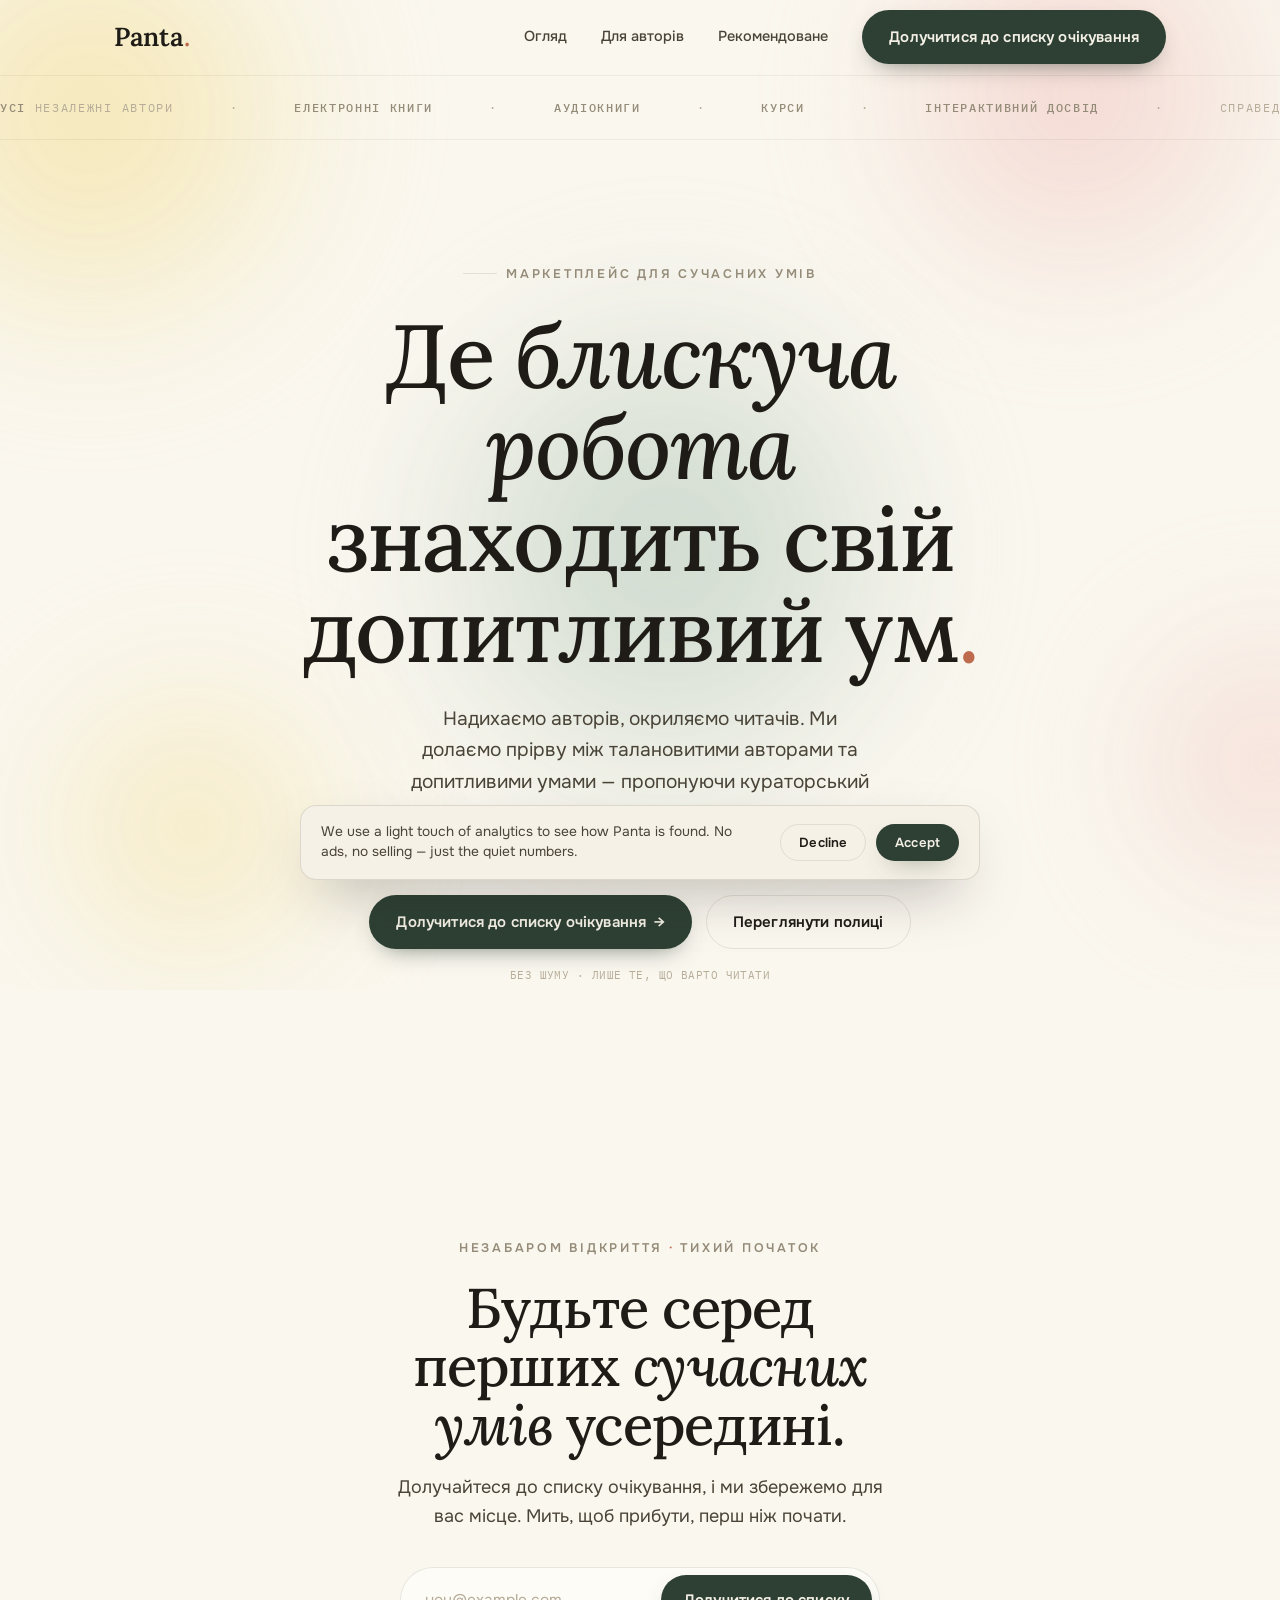
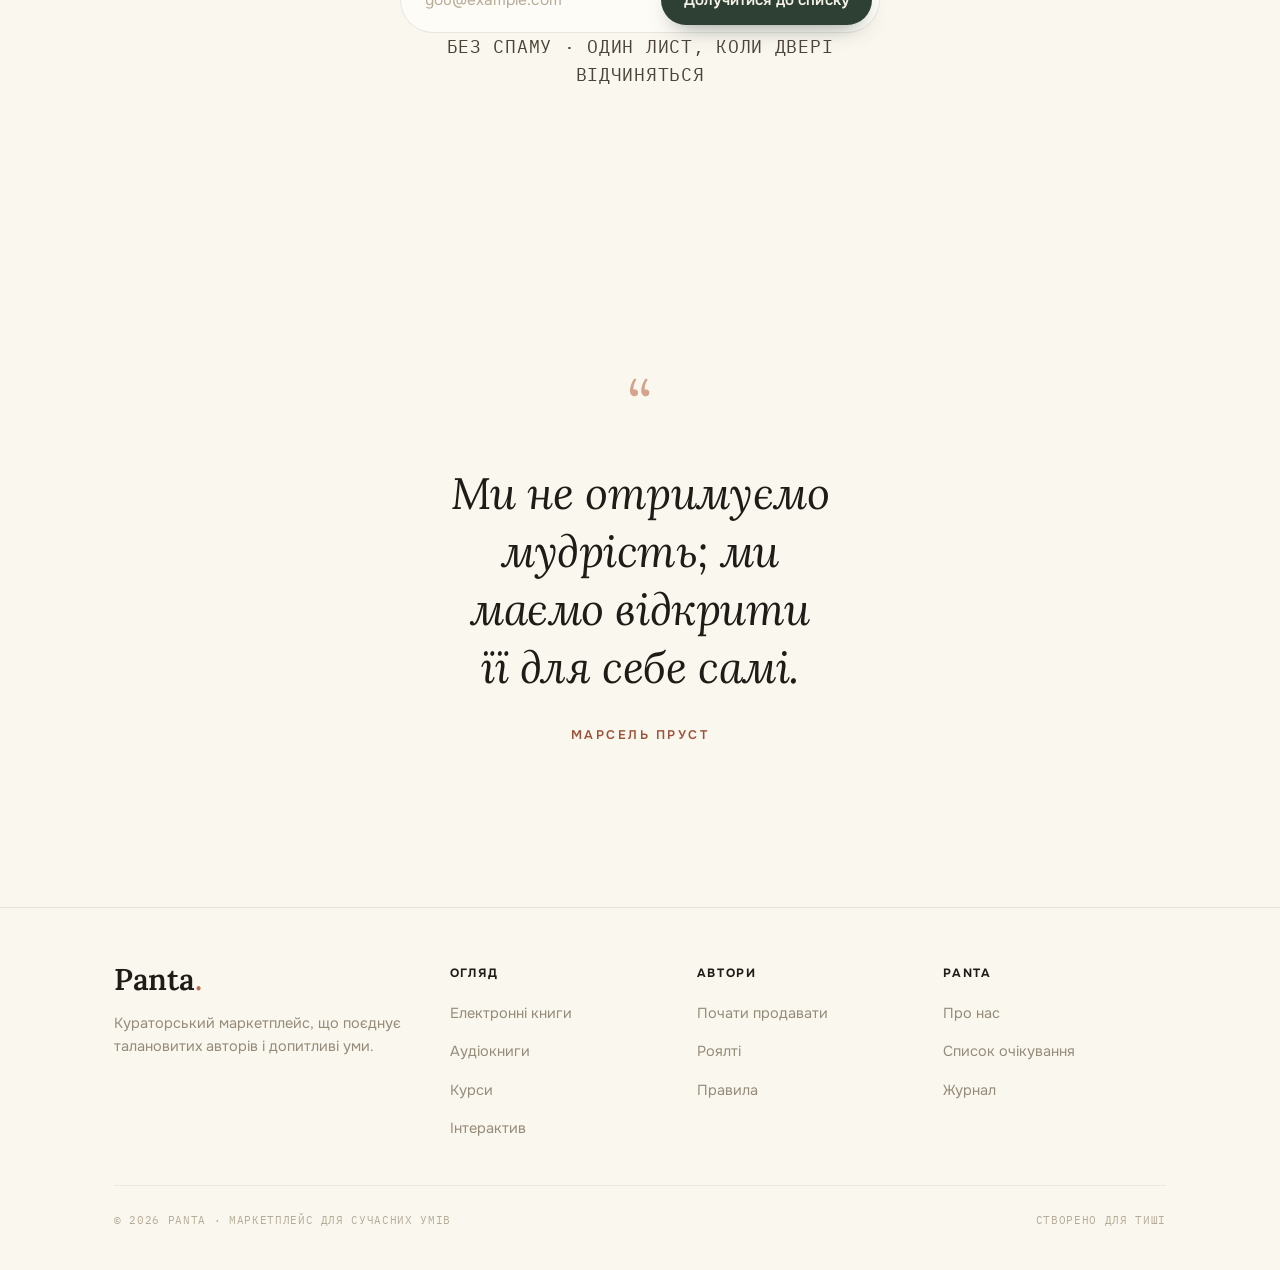
==== index.html @ 7f5751b2 "init" ====
<!doctype html>
<html lang="uk">
    <head>
        <meta charset="utf-8" />
        <meta name="viewport" content="width=device-width, initial-scale=1" />

        <!-- Google tag (gtag.js) — GA4 -->
        <script
            async
            src="https://www.googletagmanager.com/gtag/js?id=G-8SDCCMNHDT"
        ></script>
        <script>
            window.dataLayer = window.dataLayer || [];
            function gtag() {
                dataLayer.push(arguments);
            }
            // Consent Mode v2 — deny storage until the visitor chooses
            gtag("consent", "default", {
                ad_storage: "denied",
                ad_user_data: "denied",
                ad_personalization: "denied",
                analytics_storage: "denied",
            });
            // Honor a stored choice immediately, before the banner loads
            try {
                if (localStorage.getItem("panta-consent") === "granted") {
                    gtag("consent", "update", {
                        ad_storage: "granted",
                        ad_user_data: "granted",
                        ad_personalization: "granted",
                        analytics_storage: "granted",
                    });
                }
            } catch (e) {}
            gtag("js", new Date());
            gtag("config", "G-8SDCCMNHDT");
        </script>

        <title>Panta — Маркетплейс для сучасних умів</title>
        <meta
            name="description"
            content="Panta — це кураторський маркетплейс, що поєднує талановитих авторів і допитливі уми — електронні книги, аудіокниги, курси та інтерактивний досвід."
        />
        <link rel="preconnect" href="https://fonts.googleapis.com" />
        <link rel="preconnect" href="https://fonts.gstatic.com" crossorigin />
        <link
            href="https://fonts.googleapis.com/css2?family=Lora:ital,wght@0,400..600;1,400..600&family=Onest:wght@400;500;600;700&family=IBM+Plex+Mono:wght@400;500&display=swap"
            rel="stylesheet"
        />
        <link rel="stylesheet" href="styles.css" />
        <link rel="icon" href="favicon.ico" sizes="any" />
        <link rel="icon" type="image/png" sizes="32x32" href="favicon-32.png" />
        <link
            rel="apple-touch-icon"
            sizes="180x180"
            href="apple-touch-icon.png"
        />
        <link rel="manifest" href="site.webmanifest" />
    </head>
    <body data-direction="editorial" data-motion="on">
        <!-- atmosphere -->
        <div class="atmosphere" aria-hidden="true">
            <div class="bloom bloom--gold"></div>
            <div class="bloom bloom--rose"></div>
            <div class="bloom bloom--sage"></div>
            <div class="bloom bloom--gold-2"></div>
            <div class="bloom bloom--rose-2"></div>
        </div>

        <!-- ======================= NAV ======================= -->
        <header class="nav" id="nav">
            <div class="wrap nav__inner">
                <a class="wordmark" href="#top"
                    >Panta<span class="dot">.</span></a
                >
                <nav class="nav__links">
                    <a class="nav-link" href="in-progress.html">Огляд</a>
                    <a class="nav-link" href="in-progress.html">Для авторів</a>
                    <a class="nav-link" href="in-progress.html"
                        >Рекомендоване</a
                    >
                    <a class="btn btn--primary" href="#waitlist"
                        >Долучитися до списку очікування</a
                    >
                </nav>
            </div>
        </header>
        <!-- ======================= STRIP ======================= -->
        <div class="strip" aria-hidden="true">
            <div class="strip__row" id="strip">
                <span><b>Усі</b> незалежні автори</span>
                <span>·</span>
                <span><b>електронні книги</b></span>
                <span>·</span>
                <span><b>аудіокниги</b></span>
                <span>·</span>
                <span><b>курси</b></span>
                <span>·</span>
                <span><b>інтерактивний досвід</b></span>
                <span>·</span>
                <span>справедливі роялті для авторів</span>
                <span>·</span>
            </div>
        </div>

        <main id="top">
            <!-- ======================= HERO ======================= -->
            <section class="hero">
                <div class="wrap hero__grid">
                    <div class="hero__copy">
                        <div class="hero__eyebrow eyebrow reveal">
                            <span class="rule"></span>
                            Маркетплейс для сучасних умів
                        </div>
                        <h1 class="reveal" data-d="1">
                            Де <em>блискуча робота</em> знаходить свій<br />допитливий
                            ум<span class="dot">.</span>
                        </h1>
                        <p class="hero__lede reveal" data-d="2">
                            Надихаємо авторів, окриляємо читачів. Ми долаємо
                            прірву між талановитими авторами та допитливими
                            умами — пропонуючи кураторський простір для обміну
                            <em
                                >електронними книгами, аудіокнигами, курсами та
                                інтерактивним досвідом</em
                            >.
                        </p>
                        <div class="hero__cta reveal" data-d="3">
                            <a class="btn btn--primary" href="#waitlist"
                                >Долучитися до списку очікування
                                <span class="arrow">→</span></a
                            >
                            <a class="btn btn--ghost" href="in-progress.html"
                                >Переглянути полиці</a
                            >
                        </div>
                        <p class="hero__note reveal" data-d="4">
                            Без шуму · лише те, що варто читати
                        </p>
                    </div>

                    <div
                        class="hero__visual reveal"
                        data-d="2"
                        aria-hidden="true"
                    >
                        <div class="cover c1">
                            <span class="cover__tag">електронна книга</span>
                        </div>
                        <div class="cover c2">
                            <span class="cover__tag">аудіокнига</span>
                        </div>
                        <div class="cover c3">
                            <span class="cover__tag">курс</span>
                        </div>
                    </div>
                </div>
            </section>

            <!-- ======================= CATEGORIES ======================= -->
            <!-- --
            <section class="sec" id="categories">
                <div class="wrap">
                    <div class="sec__head reveal">
                        <span class="eyebrow"
                            >The shelves<span class="dot"> ·</span> what you can
                            trade</span
                        >
                        <h2 class="sec__title">
                            Four ways to <em>think, learn,</em> and listen.
                        </h2>
                        <p class="sec__sub">
                            Every format a modern mind reaches for — curated,
                            never crowded.
                        </p>
                    </div>
                    <div class="cats">
                        <a
                            class="cat reveal"
                            data-d="1"
                            href="in-progress.html"
                        >
                            <span class="cat__num">01</span>
                            <div class="cat__thumb"></div>
                            <h3 class="cat__name">E-books</h3>
                            <p class="cat__desc">
                                Long-form ideas and fiction from independent
                                authors, DRM-free.
                            </p>
                            <span class="cat__go"
                                >Explore <span class="arrow">→</span></span
                            >
                        </a>
                        <a
                            class="cat reveal"
                            data-d="2"
                            href="in-progress.html"
                        >
                            <span class="cat__num">02</span>
                            <div class="cat__thumb"></div>
                            <h3 class="cat__name">Audiobooks</h3>
                            <p class="cat__desc">
                                Voices worth your commute, narrated and produced
                                with care.
                            </p>
                            <span class="cat__go"
                                >Explore <span class="arrow">→</span></span
                            >
                        </a>
                        <a
                            class="cat reveal"
                            data-d="3"
                            href="in-progress.html"
                        >
                            <span class="cat__num">03</span>
                            <div class="cat__thumb"></div>
                            <h3 class="cat__name">Courses</h3>
                            <p class="cat__desc">
                                Self-paced craft and knowledge, taught by people
                                who make things.
                            </p>
                            <span class="cat__go"
                                >Explore <span class="arrow">→</span></span
                            >
                        </a>
                        <a
                            class="cat reveal"
                            data-d="4"
                            href="in-progress.html"
                        >
                            <span class="cat__num">04</span>
                            <div class="cat__thumb"></div>
                            <h3 class="cat__name">Interactive</h3>
                            <p class="cat__desc">
                                Living documents, playable essays, and
                                experiences that respond.
                            </p>
                            <span class="cat__go"
                                >Explore <span class="arrow">→</span></span
                            >
                        </a>
                    </div>
                </div>
            </section>
            -->

            <!-- ======================= FEATURED SHELF ======================= -->
            <!-- --
            <section class="sec" id="shelf" style="padding-top: 0">
                <div class="wrap">
                    <div class="sec__head reveal">
                        <span class="eyebrow"
                            >On the shelves now<span class="dot"> ·</span>
                            curated weekly</span
                        >
                        <h2 class="sec__title">
                            Hand-picked, not <em>algorithm-fed.</em>
                        </h2>
                    </div>
                    <div class="shelf">
                        <div class="shelf__item reveal" data-d="1">
                            <div class="shelf__cover">
                                <span class="shelf__ph">cover art</span>
                            </div>
                            <div class="shelf__meta">
                                <span class="k">E-book</span>
                                <p class="t">Essays on the quiet life</p>
                            </div>
                        </div>
                        <div class="shelf__item reveal" data-d="2">
                            <div class="shelf__cover">
                                <span class="shelf__ph">cover art</span>
                            </div>
                            <div class="shelf__meta">
                                <span class="k">Audiobook</span>
                                <p class="t">Notes from a slower year</p>
                            </div>
                        </div>
                        <div class="shelf__item reveal" data-d="3">
                            <div class="shelf__cover">
                                <span class="shelf__ph">cover art</span>
                            </div>
                            <div class="shelf__meta">
                                <span class="k">Course</span>
                                <p class="t">The craft of attention</p>
                            </div>
                        </div>
                        <div class="shelf__item reveal" data-d="4">
                            <div class="shelf__cover">
                                <span class="shelf__ph">cover art</span>
                            </div>
                            <div class="shelf__meta">
                                <span class="k">Interactive</span>
                                <p class="t">A field guide to ideas</p>
                            </div>
                        </div>
                    </div>
                </div>
            </section>
            -->

            <!-- ======================= READERS / CREATORS ======================= -->
            <!-- --
            <section class="sec" id="creators" style="padding-top: 0">
                <div class="wrap">
                    <div class="duo">
                        <div class="panel panel--readers reveal" data-d="1">
                            <span class="panel__eyebrow">For readers</span>
                            <h3 class="panel__title">
                                Find your <em>next</em> idea.
                            </h3>
                            <p class="panel__lead">
                                A calm, curated catalogue with no dark patterns
                                and no infinite scroll — just work chosen
                                because it's good.
                            </p>
                            <ul class="panel__list">
                                <li>One library across every format you buy</li>
                                <li>Read, listen, and learn on any device</li>
                                <li>
                                    Support the people who made it, directly
                                </li>
                            </ul>
                            <a class="btn btn--ghost" href="in-progress.html"
                                >Start exploring</a
                            >
                        </div>
                        <div class="panel panel--creators reveal" data-d="2">
                            <span class="panel__eyebrow">For creators</span>
                            <h3 class="panel__title">
                                Publish on your <em>own</em> terms.
                            </h3>
                            <p class="panel__lead">
                                Bring your e-book, audiobook, course, or
                                interactive work to a marketplace built to put
                                your craft — and your earnings — first.
                            </p>
                            <ul class="panel__list">
                                <li>Keep up to 90% of every sale</li>
                                <li>
                                    Set your price, your bundles, your rules
                                </li>
                                <li>Reach readers who came to pay attention</li>
                            </ul>
                            <a class="btn btn--ghost" href="in-progress.html"
                                >Sell your work</a
                            >
                        </div>
                    </div>
                </div>
            </section>
            -->

            <!-- ======================= WAITLIST ======================= -->
            <section class="waitlist" id="waitlist">
                <div class="wrap waitlist__card reveal">
                    <span class="eyebrow"
                        >Незабаром відкриття<span class="dot"> ·</span> тихий
                        початок</span
                    >
                    <h2>
                        Будьте серед перших <em>сучасних умів</em> усередині.
                    </h2>
                    <p>
                        Долучайтеся до списку очікування, і ми збережемо для вас
                        місце. Мить, щоб прибути, перш ніж почати.
                    </p>
                    <form class="form" id="waitlistForm" novalidate>
                        <input
                            type="hidden"
                            name="access_key"
                            value="75010886-2d32-4f87-a606-ab42708fe256"
                        />
                        <input
                            type="hidden"
                            name="subject"
                            value="New Panta waitlist signup"
                        />
                        <input
                            type="hidden"
                            name="from_name"
                            value="Panta Waitlist"
                        />
                        <input
                            type="checkbox"
                            name="botcheck"
                            style="display: none"
                            tabindex="-1"
                            autocomplete="off"
                            aria-hidden="true"
                        />
                        <input
                            type="email"
                            id="email"
                            name="email"
                            placeholder="you@example.com"
                            autocomplete="email"
                            aria-label="Електронна адреса"
                            required
                        />
                        <button class="btn btn--primary" type="submit">
                            Долучитися до списку
                        </button>
                    </form>
                    <p class="form__note" id="formNote">
                        Без спаму · один лист, коли двері відчиняться
                    </p>
                </div>
            </section>

            <!-- ======================= QUOTE MOMENT ======================= -->
            <section class="quote">
                <div class="wrap reveal">
                    <span class="quote__mark">&ldquo;</span>
                    <p class="quote__text">
                        Ми не отримуємо мудрість; ми маємо відкрити її для себе
                        самі.
                    </p>
                    <p class="quote__by">Марсель Пруст</p>
                </div>
            </section>
        </main>

        <!-- ======================= FOOTER ======================= -->
        <footer class="footer">
            <div class="wrap">
                <div class="footer__grid">
                    <div class="footer__brand">
                        <a class="wordmark" href="#top"
                            >Panta<span class="dot">.</span></a
                        >
                        <p class="footer__tag">
                            Кураторський маркетплейс, що поєднує талановитих
                            авторів і допитливі уми.
                        </p>
                    </div>
                    <div class="footer__col">
                        <h4>Огляд</h4>
                        <ul>
                            <li>
                                <a href="in-progress.html">Електронні книги</a>
                            </li>
                            <li><a href="in-progress.html">Аудіокниги</a></li>
                            <li><a href="in-progress.html">Курси</a></li>
                            <li><a href="in-progress.html">Інтерактив</a></li>
                        </ul>
                    </div>
                    <div class="footer__col">
                        <h4>Автори</h4>
                        <ul>
                            <li>
                                <a href="in-progress.html">Почати продавати</a>
                            </li>
                            <li><a href="in-progress.html">Роялті</a></li>
                            <li><a href="in-progress.html">Правила</a></li>
                        </ul>
                    </div>
                    <div class="footer__col">
                        <h4>Panta</h4>
                        <ul>
                            <li><a href="in-progress.html">Про нас</a></li>
                            <li><a href="#waitlist">Список очікування</a></li>
                            <li><a href="in-progress.html">Журнал</a></li>
                        </ul>
                    </div>
                </div>
                <div class="footer__base">
                    <span class="mono"
                        >© 2026 Panta · Маркетплейс для сучасних умів</span
                    >
                    <span class="mono">створено для тиші</span>
                </div>
            </div>
        </footer>

        <!-- behaviour -->
        <script src="app.js"></script>
    </body>
</html>
---- styles.css ----
/* ============================================================
   Panta — Marketplace for modern minds
   Palette + type derived from the Panta brand:
   warm ivory canvas, butter-gold / dusty-rose / sage blooms,
   terracotta accent, deep forest green. Lora + Onest.
   ============================================================ */

:root {
  /* base canvas + ink */
  --bg:        #faf7ef;
  --bg-warm:   #f6f1e6;
  --ink:       #1f1c17;
  --ink-soft:  #4a4438;
  --muted:     #948b78;
  --faint:     #b6ac98;
  --line:      rgba(43, 38, 28, 0.10);
  --line-soft: rgba(43, 38, 28, 0.06);
  --card:      #fefcf7;

  /* accents */
  --accent:    #bd6a4d;   /* terracotta — the brand dot */
  --accent-ink:#9c5239;
  --forest:    #2e4034;   /* deep green button */
  --forest-hi: #3a5142;

  /* bloom hues */
  --bloom-gold: 47 78% 80%;
  --bloom-rose: 8 62% 86%;
  --bloom-sage: 138 16% 76%;

  /* atmosphere intensity (0–1.4), driven by Tweaks */
  --atmos: 1;

  /* fonts */
  --serif: 'Lora', Georgia, 'Times New Roman', serif;
  --sans:  'Onest', system-ui, -apple-system, sans-serif;
  --mono:  'IBM Plex Mono', ui-monospace, 'SF Mono', Menlo, monospace;

  /* rhythm */
  --maxw: 1180px;
  --gutter: clamp(20px, 5vw, 64px);
  --radius: 14px;
}

* { box-sizing: border-box; }

html { -webkit-text-size-adjust: 100%; scroll-behavior: smooth; }

body {
  margin: 0;
  background: var(--bg);
  color: var(--ink);
  font-family: var(--sans);
  font-size: 17px;
  line-height: 1.6;
  -webkit-font-smoothing: antialiased;
  text-rendering: optimizeLegibility;
  overflow-x: hidden;
}

@media (prefers-reduced-motion: reduce) {
  html { scroll-behavior: auto; }
}

/* ---- atmosphere: soft drifting gradient blooms ---- */
.atmosphere {
  position: fixed;
  inset: -10vh -10vw;
  z-index: -1;
  pointer-events: none;
  overflow: hidden;
}
.bloom {
  position: absolute;
  border-radius: 50%;
  filter: blur(60px);
  opacity: calc(0.9 * var(--atmos));
  will-change: transform;
}
.bloom--gold {
  width: 46vw; height: 46vw;
  top: -10vh; left: -6vw;
  background: radial-gradient(circle, hsl(var(--bloom-gold) / 0.95), hsl(var(--bloom-gold) / 0) 68%);
  animation: drift-a 34s ease-in-out infinite alternate;
}
.bloom--rose {
  width: 40vw; height: 40vw;
  top: -8vh; right: 6vw;
  background: radial-gradient(circle, hsl(var(--bloom-rose) / 0.9), hsl(var(--bloom-rose) / 0) 66%);
  animation: drift-b 42s ease-in-out infinite alternate;
}
.bloom--sage {
  width: 52vw; height: 52vw;
  top: 34vh; left: 36vw;
  background: radial-gradient(circle, hsl(var(--bloom-sage) / 0.85), hsl(var(--bloom-sage) / 0) 64%);
  animation: drift-c 50s ease-in-out infinite alternate;
}
.bloom--gold-2 {
  width: 34vw; height: 34vw;
  bottom: -6vh; left: 8vw;
  background: radial-gradient(circle, hsl(var(--bloom-gold) / 0.7), hsl(var(--bloom-gold) / 0) 66%);
  animation: drift-b 46s ease-in-out infinite alternate;
}
.bloom--rose-2 {
  width: 30vw; height: 30vw;
  bottom: 4vh; right: -4vw;
  background: radial-gradient(circle, hsl(var(--bloom-rose) / 0.7), hsl(var(--bloom-rose) / 0) 66%);
  animation: drift-a 38s ease-in-out infinite alternate;
}

@keyframes drift-a {
  from { transform: translate3d(0,0,0) scale(1); }
  to   { transform: translate3d(4vw, 5vh, 0) scale(1.12); }
}
@keyframes drift-b {
  from { transform: translate3d(0,0,0) scale(1.05); }
  to   { transform: translate3d(-5vw, 4vh, 0) scale(1); }
}
@keyframes drift-c {
  from { transform: translate3d(0,0,0) scale(1); }
  to   { transform: translate3d(3vw, -6vh, 0) scale(1.1); }
}
@media (prefers-reduced-motion: reduce) {
  .bloom { animation: none !important; }
}
body[data-motion="off"] .bloom { animation: none !important; }

/* ---- layout ---- */
.wrap {
  width: 100%;
  max-width: var(--maxw);
  margin-inline: auto;
  padding-inline: var(--gutter);
}
section { position: relative; }

/* ---- typography helpers ---- */
.eyebrow {
  font-family: var(--sans);
  font-size: 12.5px;
  font-weight: 600;
  letter-spacing: 0.22em;
  text-transform: uppercase;
  color: var(--muted);
}
.eyebrow .dot { color: var(--accent); }
.mono {
  font-family: var(--mono);
  font-size: 11px;
  letter-spacing: 0.06em;
  text-transform: uppercase;
  color: var(--faint);
}
.serif-italic { font-family: var(--serif); font-style: italic; }
.accent { color: var(--accent); }

h1, h2, h3 { margin: 0; font-weight: 500; line-height: 1.08; letter-spacing: -0.01em; }

/* ---- buttons ---- */
.btn {
  display: inline-flex;
  align-items: center;
  gap: 0.5em;
  font-family: var(--sans);
  font-size: 15px;
  font-weight: 600;
  letter-spacing: 0.01em;
  white-space: nowrap;
  padding: 14px 26px;
  border-radius: 999px;
  border: 1px solid transparent;
  cursor: pointer;
  text-decoration: none;
  transition: transform .25s cubic-bezier(.2,.7,.2,1), background-color .25s, box-shadow .25s, color .25s;
}
.btn:active { transform: translateY(1px) scale(.99); }
.btn--primary {
  background: var(--forest);
  color: #f4f0e6;
  box-shadow: 0 10px 26px -14px rgba(46,64,52,0.8);
}
.btn--primary:hover { background: var(--forest-hi); transform: translateY(-2px); box-shadow: 0 18px 34px -16px rgba(46,64,52,0.75); }
.btn--ghost {
  background: transparent;
  color: var(--ink);
  border-color: var(--line);
}
.btn--ghost:hover { border-color: var(--accent); color: var(--accent-ink); transform: translateY(-2px); }
.btn .arrow { transition: transform .25s; }
.btn:hover .arrow { transform: translateX(3px); }

/* ============================================================
   NAV
   ============================================================ */
.nav {
  position: sticky;
  top: 0;
  z-index: 40;
  transition: background-color .3s, border-color .3s, backdrop-filter .3s;
  border-bottom: 1px solid transparent;
}
.nav.scrolled {
  background: rgba(250, 247, 239, 0.72);
  backdrop-filter: saturate(140%) blur(14px);
  -webkit-backdrop-filter: saturate(140%) blur(14px);
  border-bottom-color: var(--line-soft);
}
.nav__inner {
  display: flex;
  align-items: center;
  justify-content: space-between;
  height: 74px;
}
.wordmark {
  font-family: var(--serif);
  font-weight: 600;
  font-size: 26px;
  letter-spacing: -0.01em;
  color: var(--ink);
  text-decoration: none;
  line-height: 1;
}
.wordmark .dot { color: var(--accent); }
.nav__links {
  display: flex;
  align-items: center;
  gap: 34px;
}
.nav__links a:not(.btn) {
  font-size: 14.5px;
  font-weight: 500;
  color: var(--ink-soft);
  text-decoration: none;
  position: relative;
  transition: color .2s;
}
.nav__links a:not(.btn)::after {
  content: "";
  position: absolute;
  left: 0; bottom: -5px;
  width: 0; height: 1.5px;
  background: var(--accent);
  transition: width .25s ease;
}
.nav__links a:not(.btn):hover { color: var(--ink); }
.nav__links a:not(.btn):hover::after { width: 100%; }
.nav__menu-btn { display: none; }

@media (max-width: 760px) {
  .nav__links .nav-link { display: none; }
}

/* ============================================================
   HERO
   ============================================================ */
.hero {
  padding-top: clamp(56px, 9vw, 120px);
  padding-bottom: clamp(56px, 9vw, 110px);
}
.hero__grid {
  display: grid;
  grid-template-columns: 1.15fr 0.85fr;
  gap: clamp(36px, 6vw, 80px);
  align-items: center;
}
.hero__eyebrow { margin-bottom: 26px; display: inline-flex; gap: 0.7em; align-items: center; }
.hero__eyebrow .rule { width: 34px; height: 1px; background: var(--line); display: inline-block; }
.hero h1 {
  font-family: var(--serif);
  font-size: clamp(42px, 6.4vw, 84px);
  font-weight: 500;
  line-height: 1.02;
  letter-spacing: -0.02em;
  margin-bottom: 28px;
}
.hero h1 em { font-style: italic; }
.hero h1 .dot { color: var(--accent); }
.hero__lede {
  font-size: clamp(17px, 1.5vw, 20px);
  line-height: 1.62;
  color: var(--ink-soft);
  max-width: 36ch;
  margin-bottom: 36px;
}
.hero__cta { display: flex; flex-wrap: wrap; gap: 14px; align-items: center; }
.hero__note {
  margin-top: 18px;
  font-family: var(--mono);
  font-size: 11px;
  letter-spacing: 0.04em;
  color: var(--faint);
  text-transform: uppercase;
}

/* hero visual — stacked "shelf" of placeholder covers */
.hero__visual {
  position: relative;
  display: grid;
  grid-template-columns: repeat(3, 1fr);
  gap: 16px;
  align-items: end;
}
.cover {
  position: relative;
  border-radius: 8px;
  overflow: hidden;
  background: var(--card);
  border: 1px solid var(--line);
  box-shadow: 0 24px 50px -28px rgba(43,38,28,0.45);
  display: flex;
  align-items: flex-end;
  padding: 12px;
}
.cover::before {
  content: "";
  position: absolute;
  inset: 0;
  background-image: repeating-linear-gradient(
    -45deg,
    rgba(43,38,28,0.05) 0 1px,
    transparent 1px 11px
  );
}
.cover__tag {
  position: relative;
  font-family: var(--mono);
  font-size: 10px;
  letter-spacing: 0.06em;
  text-transform: uppercase;
  color: var(--muted);
  background: rgba(254,252,247,0.85);
  padding: 4px 8px;
  border-radius: 5px;
}
.cover.c1 { aspect-ratio: 3/4.4; transform: translateY(0); }
.cover.c2 { aspect-ratio: 3/4.9; transform: translateY(-20px); background: linear-gradient(160deg, hsl(var(--bloom-rose)/.5), var(--card)); }
.cover.c3 { aspect-ratio: 3/4.2; transform: translateY(14px); background: linear-gradient(160deg, hsl(var(--bloom-sage)/.5), var(--card)); }

/* ============================================================
   MARQUEE STRIP (logos / trust)
   ============================================================ */
.strip {
  border-top: 1px solid var(--line-soft);
  border-bottom: 1px solid var(--line-soft);
  padding: 22px 0;
  overflow: hidden;
}
.strip__row {
  display: flex;
  align-items: center;
  gap: 56px;
  white-space: nowrap;
  width: max-content;
  animation: marquee 36s linear infinite;
}
.strip__row span {
  font-family: var(--mono);
  font-size: 12px;
  letter-spacing: 0.14em;
  text-transform: uppercase;
  color: var(--faint);
}
.strip__row span b { color: var(--muted); font-weight: 500; }
@keyframes marquee { to { transform: translateX(-50%); } }
body[data-motion="off"] .strip__row { animation: none; }
@media (prefers-reduced-motion: reduce) { .strip__row { animation: none; } }

/* ============================================================
   SECTION HEADER
   ============================================================ */
.sec { padding-block: clamp(64px, 9vw, 120px); }
.sec__head { max-width: 56ch; margin-bottom: clamp(36px, 5vw, 60px); }
.sec__head.center { margin-inline: auto; text-align: center; }
.sec__title {
  font-family: var(--serif);
  font-size: clamp(30px, 4vw, 48px);
  font-weight: 500;
  letter-spacing: -0.02em;
  line-height: 1.08;
  margin-top: 16px;
  margin-bottom: 16px;
}
.sec__title em { font-style: italic; }
.sec__sub { font-size: 18px; color: var(--ink-soft); line-height: 1.6; }

/* ============================================================
   CATEGORIES
   ============================================================ */
.cats {
  display: grid;
  grid-template-columns: repeat(4, 1fr);
  gap: 20px;
}
.cat {
  display: flex;
  flex-direction: column;
  background: var(--card);
  border: 1px solid var(--line);
  border-radius: var(--radius);
  padding: 26px 24px 24px;
  text-decoration: none;
  color: inherit;
  min-height: 280px;
  transition: transform .3s cubic-bezier(.2,.7,.2,1), box-shadow .3s, border-color .3s;
}
.cat:hover {
  transform: translateY(-6px);
  box-shadow: 0 26px 50px -30px rgba(43,38,28,0.5);
  border-color: rgba(189,106,77,0.4);
}
.cat__num {
  font-family: var(--mono);
  font-size: 11px;
  letter-spacing: 0.08em;
  color: var(--faint);
}
.cat__thumb {
  margin: 18px 0 22px;
  height: 92px;
  border-radius: 8px;
  position: relative;
  overflow: hidden;
  border: 1px solid var(--line-soft);
}
.cat__thumb::before {
  content: "";
  position: absolute; inset: 0;
  background-image: repeating-linear-gradient(45deg, rgba(43,38,28,0.05) 0 1px, transparent 1px 12px);
}
.cat:nth-child(1) .cat__thumb { background: linear-gradient(150deg, hsl(var(--bloom-gold)/.55), var(--bg-warm)); }
.cat:nth-child(2) .cat__thumb { background: linear-gradient(150deg, hsl(var(--bloom-rose)/.55), var(--bg-warm)); }
.cat:nth-child(3) .cat__thumb { background: linear-gradient(150deg, hsl(var(--bloom-sage)/.55), var(--bg-warm)); }
.cat:nth-child(4) .cat__thumb { background: linear-gradient(150deg, hsl(28 50% 82% / .6), var(--bg-warm)); }
.cat__name {
  font-family: var(--serif);
  font-size: 24px;
  font-weight: 500;
  margin-bottom: 8px;
  margin-top: auto;
}
.cat__desc { font-size: 14.5px; color: var(--muted); line-height: 1.5; }
.cat__go {
  margin-top: 16px;
  font-size: 13px;
  font-weight: 600;
  color: var(--accent-ink);
  display: inline-flex;
  gap: 0.4em;
}
.cat__go .arrow { transition: transform .25s; }
.cat:hover .cat__go .arrow { transform: translateX(4px); }

/* ============================================================
   FEATURED SHELF
   ============================================================ */
.shelf {
  display: grid;
  grid-template-columns: repeat(4, 1fr);
  gap: 22px;
}
.shelf__item { display: flex; flex-direction: column; gap: 14px; }
.shelf__cover {
  aspect-ratio: 3/4;
  border-radius: 8px;
  position: relative;
  overflow: hidden;
  border: 1px solid var(--line);
  background: var(--card);
  box-shadow: 0 18px 40px -28px rgba(43,38,28,0.5);
  transition: transform .3s cubic-bezier(.2,.7,.2,1);
  display: flex; align-items: flex-end; padding: 12px;
}
.shelf__item:hover .shelf__cover { transform: translateY(-6px); }
.shelf__cover::before {
  content: ""; position: absolute; inset: 0;
  background-image: repeating-linear-gradient(-45deg, rgba(43,38,28,0.045) 0 1px, transparent 1px 12px);
}
.shelf__item:nth-child(1) .shelf__cover { background: linear-gradient(165deg, hsl(var(--bloom-gold)/.5), var(--card)); }
.shelf__item:nth-child(2) .shelf__cover { background: linear-gradient(165deg, hsl(var(--bloom-rose)/.5), var(--card)); }
.shelf__item:nth-child(3) .shelf__cover { background: linear-gradient(165deg, hsl(var(--bloom-sage)/.5), var(--card)); }
.shelf__item:nth-child(4) .shelf__cover { background: linear-gradient(165deg, hsl(28 50% 82%/.55), var(--card)); }
.shelf__ph {
  position: relative;
  font-family: var(--mono);
  font-size: 10px;
  letter-spacing: 0.06em;
  text-transform: uppercase;
  color: var(--muted);
  background: rgba(254,252,247,0.82);
  padding: 4px 8px;
  border-radius: 5px;
}
.shelf__meta .k {
  font-family: var(--mono);
  font-size: 10.5px;
  letter-spacing: 0.08em;
  text-transform: uppercase;
  color: var(--accent-ink);
}
.shelf__meta .t {
  font-family: var(--serif);
  font-size: 17px;
  margin-top: 4px;
  line-height: 1.25;
}

/* ============================================================
   QUOTE MOMENT
   ============================================================ */
.quote {
  text-align: center;
  padding-block: clamp(80px, 12vw, 150px);
}
.quote__mark {
  font-family: var(--serif);
  font-size: 64px;
  line-height: 0;
  color: var(--accent);
  opacity: 0.6;
  display: block;
  margin-bottom: 30px;
  height: 30px;
}
.quote__text {
  font-family: var(--serif);
  font-style: italic;
  font-weight: 400;
  font-size: clamp(26px, 3.6vw, 44px);
  line-height: 1.32;
  letter-spacing: -0.01em;
  max-width: 18ch;
  margin: 0 auto 28px;
  color: var(--ink);
  text-wrap: balance;
}
.quote__by {
  font-family: var(--sans);
  font-size: 12.5px;
  font-weight: 600;
  letter-spacing: 0.2em;
  text-transform: uppercase;
  color: var(--accent-ink);
}

/* ============================================================
   TWO-UP: readers / creators
   ============================================================ */
.duo {
  display: grid;
  grid-template-columns: 1fr 1fr;
  gap: 22px;
}
.panel {
  border-radius: var(--radius);
  padding: clamp(30px, 4vw, 48px);
  border: 1px solid var(--line);
  position: relative;
  overflow: hidden;
}
.panel--readers { background: linear-gradient(155deg, hsl(var(--bloom-sage)/.45), var(--card)); }
.panel--creators { background: var(--forest); color: #ece6d8; border-color: transparent; }
.panel--creators .panel__eyebrow { color: hsl(var(--bloom-gold)/.95); }
.panel--creators .panel__lead { color: #ece6d8; }
.panel--creators .panel__list li { color: #d4cdbd; }
.panel--creators .panel__list li::before { background: hsl(var(--bloom-gold)/.9); }
.panel--creators .btn--ghost { color: #ece6d8; border-color: rgba(236,230,216,0.3); }
.panel--creators .btn--ghost:hover { border-color: hsl(var(--bloom-gold)/.9); color: hsl(var(--bloom-gold)/1); }
.panel__eyebrow {
  font-size: 12px; font-weight: 600; letter-spacing: 0.2em; text-transform: uppercase;
  color: var(--accent-ink);
}
.panel__title {
  font-family: var(--serif);
  font-size: clamp(26px, 3vw, 38px);
  font-weight: 500;
  margin: 16px 0 16px;
}
.panel__title em { font-style: italic; }
.panel__lead { font-size: 16px; line-height: 1.6; color: var(--ink-soft); margin-bottom: 26px; max-width: 38ch; }
.panel__list { list-style: none; padding: 0; margin: 0 0 30px; display: grid; gap: 14px; }
.panel__list li {
  position: relative; padding-left: 26px; font-size: 15.5px; color: var(--ink-soft); line-height: 1.45;
}
.panel__list li::before {
  content: ""; position: absolute; left: 0; top: 0.55em;
  width: 7px; height: 7px; border-radius: 50%; background: var(--accent);
}

/* ============================================================
   WAITLIST
   ============================================================ */
.waitlist {
  text-align: center;
  padding-block: clamp(70px, 10vw, 130px);
}
.waitlist__card {
  max-width: 640px;
  margin-inline: auto;
}
.waitlist h2 {
  font-family: var(--serif);
  font-size: clamp(32px, 4.6vw, 56px);
  font-weight: 500;
  letter-spacing: -0.02em;
  margin: 18px 0 18px;
  line-height: 1.05;
}
.waitlist h2 em { font-style: italic; }
.waitlist p { font-size: 18px; color: var(--ink-soft); margin: 0 auto 36px; max-width: 46ch; }
.form {
  display: flex;
  gap: 10px;
  max-width: 480px;
  margin: 0 auto;
  background: var(--card);
  border: 1px solid var(--line);
  border-radius: 999px;
  padding: 7px 7px 7px 22px;
  transition: border-color .25s, box-shadow .25s;
}
.form:focus-within { border-color: var(--accent); box-shadow: 0 0 0 4px rgba(189,106,77,0.12); }
.form input {
  flex: 1;
  border: none;
  background: transparent;
  font-family: var(--sans);
  font-size: 15.5px;
  color: var(--ink);
  outline: none;
}
.form input::placeholder { color: var(--faint); }
.form .btn--primary { white-space: nowrap; padding-inline: 22px; }
.form__note {
  margin-top: 16px;
  font-family: var(--mono);
  font-size: 11px;
  letter-spacing: 0.04em;
  text-transform: uppercase;
  color: var(--faint);
}
.form--done input { color: var(--forest); font-weight: 600; }

/* ============================================================
   FOOTER
   ============================================================ */
.footer {
  border-top: 1px solid var(--line);
  padding-block: 56px 40px;
}
.footer__grid {
  display: grid;
  grid-template-columns: 1.4fr repeat(3, 1fr);
  gap: 40px 24px;
  margin-bottom: 44px;
}
.footer__brand .wordmark { font-size: 30px; }
.footer__tag { margin-top: 14px; color: var(--muted); font-size: 14.5px; max-width: 30ch; line-height: 1.55; }
.footer__col h4 {
  font-family: var(--sans);
  font-size: 12px; font-weight: 700; letter-spacing: 0.14em; text-transform: uppercase;
  color: var(--ink); margin: 0 0 16px;
}
.footer__col ul { list-style: none; margin: 0; padding: 0; display: grid; gap: 11px; }
.footer__col a { color: var(--muted); text-decoration: none; font-size: 14.5px; transition: color .2s; }
.footer__col a:hover { color: var(--accent-ink); }
.footer__base {
  display: flex; justify-content: space-between; align-items: center; gap: 16px;
  padding-top: 26px; border-top: 1px solid var(--line-soft);
  font-size: 13px; color: var(--faint);
}
.footer__base .mono { color: var(--faint); }

/* ============================================================
   SCROLL REVEAL
   ============================================================ */
.reveal {
  opacity: 0;
  transform: translateY(22px);
  transition: opacity .9s cubic-bezier(.2,.7,.2,1), transform .9s cubic-bezier(.2,.7,.2,1);
}
.reveal.in { opacity: 1; transform: none; }
.reveal[data-d="1"] { transition-delay: .08s; }
.reveal[data-d="2"] { transition-delay: .16s; }
.reveal[data-d="3"] { transition-delay: .24s; }
.reveal[data-d="4"] { transition-delay: .32s; }
body[data-motion="off"] .reveal,
.no-motion .reveal { opacity: 1 !important; transform: none !important; transition: none !important; }
@media (prefers-reduced-motion: reduce) {
  .reveal { opacity: 1 !important; transform: none !important; }
}

/* ============================================================
   DIRECTION VARIANTS (set on <body data-direction>)
   ============================================================ */

/* — Editorial (default): centered, calm, serif-forward — */
body[data-direction="editorial"] .hero__grid {
  grid-template-columns: 1fr;
  text-align: center;
  max-width: 880px;
  margin-inline: auto;
}
body[data-direction="editorial"] .hero__eyebrow { justify-content: center; }
body[data-direction="editorial"] .hero__lede { margin-inline: auto; }
body[data-direction="editorial"] .hero__cta { justify-content: center; }
body[data-direction="editorial"] .hero__visual { display: none; }
body[data-direction="editorial"] .hero h1 { font-size: clamp(46px, 7vw, 92px); }

/* — Gallery: structured, asymmetric, marketplace-forward (uses base two-column hero) — */
body[data-direction="gallery"] .hero h1 { font-size: clamp(40px, 5.6vw, 76px); }

/* — Atmospheric: lush, large, immersive — */
body[data-direction="atmospheric"] .hero { padding-top: clamp(80px, 13vw, 170px); }
body[data-direction="atmospheric"] .hero__grid {
  grid-template-columns: 1fr;
  text-align: center;
  max-width: 960px;
  margin-inline: auto;
}
body[data-direction="atmospheric"] .hero__eyebrow { justify-content: center; }
body[data-direction="atmospheric"] .hero__lede { margin-inline: auto; font-size: clamp(18px, 1.7vw, 22px); }
body[data-direction="atmospheric"] .hero__cta { justify-content: center; }
body[data-direction="atmospheric"] .hero__visual { display: none; }
body[data-direction="atmospheric"] .hero h1 { font-size: clamp(52px, 9vw, 120px); }
body[data-direction="atmospheric"] .bloom { opacity: calc(1.25 * var(--atmos)); filter: blur(72px); }

/* ============================================================
   STANDALONE STAGE (404 / in-progress)
   ============================================================ */
.stage {
  min-height: calc(100vh - 74px);
  display: flex;
  align-items: center;
  justify-content: center;
  text-align: center;
  padding-block: clamp(60px, 12vh, 140px);
}
.stage__inner { max-width: 680px; }
.stage__code {
  font-family: var(--serif);
  font-style: italic;
  font-weight: 500;
  font-size: clamp(72px, 16vw, 168px);
  line-height: 0.9;
  letter-spacing: -0.03em;
  color: var(--ink);
  margin-bottom: 8px;
}
.stage__code .dot { color: var(--accent); }
.stage__eyebrow {
  display: inline-flex; gap: 0.7em; align-items: center;
  margin-bottom: 26px;
}
.stage__eyebrow .rule { width: 30px; height: 1px; background: var(--line); display: inline-block; }
.stage h1 {
  font-family: var(--serif);
  font-size: clamp(34px, 5.4vw, 64px);
  font-weight: 500;
  line-height: 1.04;
  letter-spacing: -0.02em;
  margin-bottom: 24px;
}
.stage h1 em { font-style: italic; }
.stage h1 .dot { color: var(--accent); }
.stage__lede {
  font-size: clamp(17px, 1.5vw, 20px);
  line-height: 1.62;
  color: var(--ink-soft);
  max-width: 46ch;
  margin: 0 auto 36px;
}
.stage__cta { display: flex; flex-wrap: wrap; gap: 14px; justify-content: center; }
.stage__note {
  margin-top: 22px;
  font-family: var(--mono);
  font-size: 11px;
  letter-spacing: 0.06em;
  text-transform: uppercase;
  color: var(--faint);
}

/* progress meter (in-progress page) */
.progress {
  max-width: 380px;
  margin: 4px auto 32px;
}
.progress__track {
  height: 4px;
  border-radius: 999px;
  background: var(--line);
  overflow: hidden;
}
.progress__fill {
  height: 100%;
  width: 0;
  border-radius: 999px;
  background: var(--accent);
  animation: progress-grow 2.2s cubic-bezier(.2,.7,.2,1) forwards;
}
@keyframes progress-grow { to { width: 62%; } }
body[data-motion="off"] .progress__fill,
.no-motion .progress__fill { animation: none; width: 62%; }
@media (prefers-reduced-motion: reduce) { .progress__fill { animation: none; width: 62%; } }
.progress__labels {
  display: flex; justify-content: space-between;
  margin-top: 10px;
  font-family: var(--mono);
  font-size: 10.5px; letter-spacing: 0.06em; text-transform: uppercase;
  color: var(--faint);
}

/* ============================================================
   RESPONSIVE
   ============================================================ */
@media (max-width: 1000px) {
  .cats { grid-template-columns: repeat(2, 1fr); }
  .shelf { grid-template-columns: repeat(2, 1fr); }
  .footer__grid { grid-template-columns: 1fr 1fr; }
}
@media (max-width: 860px) {
  .hero__grid { grid-template-columns: 1fr; text-align: center; }
  .hero__eyebrow { justify-content: center; }
  .hero__lede { margin-inline: auto; }
  .hero__cta { justify-content: center; }
  .hero__visual { max-width: 420px; margin: 8px auto 0; }
  .duo { grid-template-columns: 1fr; }
}
@media (max-width: 600px) {
  body { font-size: 16px; }
  .cats { grid-template-columns: 1fr; }
  .shelf { grid-template-columns: 1fr 1fr; }
  .footer__grid { grid-template-columns: 1fr; gap: 30px; }
  .footer__base { flex-direction: column; align-items: flex-start; }
  .form { flex-direction: column; border-radius: 18px; padding: 10px; }
  .form input { padding: 10px 12px; text-align: center; }
  .form .btn--primary { width: 100%; justify-content: center; }
  .hero__visual { grid-template-columns: repeat(3, 1fr); }
}
@media (max-width: 420px) {
  .shelf { grid-template-columns: 1fr; }
}

/* ======================= COOKIE CONSENT ======================= */
.consent {
  position: fixed;
  left: 50%;
  bottom: 20px;
  z-index: 200;
  width: min(680px, calc(100% - 32px));
  transform: translate(-50%, 140%);
  display: flex;
  align-items: center;
  gap: 18px;
  padding: 16px 20px;
  background: var(--bg-warm);
  border: 1px solid rgba(31, 28, 23, 0.12);
  border-radius: 16px;
  box-shadow: 0 24px 60px -24px rgba(31, 28, 23, 0.5);
  backdrop-filter: saturate(140%) blur(10px);
  -webkit-backdrop-filter: saturate(140%) blur(10px);
  opacity: 0;
  transition: transform 0.5s cubic-bezier(0.16, 1, 0.3, 1), opacity 0.5s ease;
}
.consent--in { transform: translate(-50%, 0); opacity: 1; }
.consent__text {
  margin: 0;
  font-family: var(--sans);
  font-size: 0.86rem;
  line-height: 1.5;
  color: var(--ink-soft);
}
.consent__text a { color: var(--accent-ink); text-decoration: underline; }
.consent__actions {
  display: flex;
  gap: 10px;
  flex-shrink: 0;
}
.consent__actions .btn { padding: 9px 18px; font-size: 0.82rem; }

@media (prefers-reduced-motion: reduce) {
  .consent { transition: opacity 0.3s ease; transform: translate(-50%, 0); }
}
@media (max-width: 600px) {
  .consent { flex-direction: column; align-items: stretch; gap: 14px; bottom: 12px; }
  .consent__actions { justify-content: flex-end; }
}
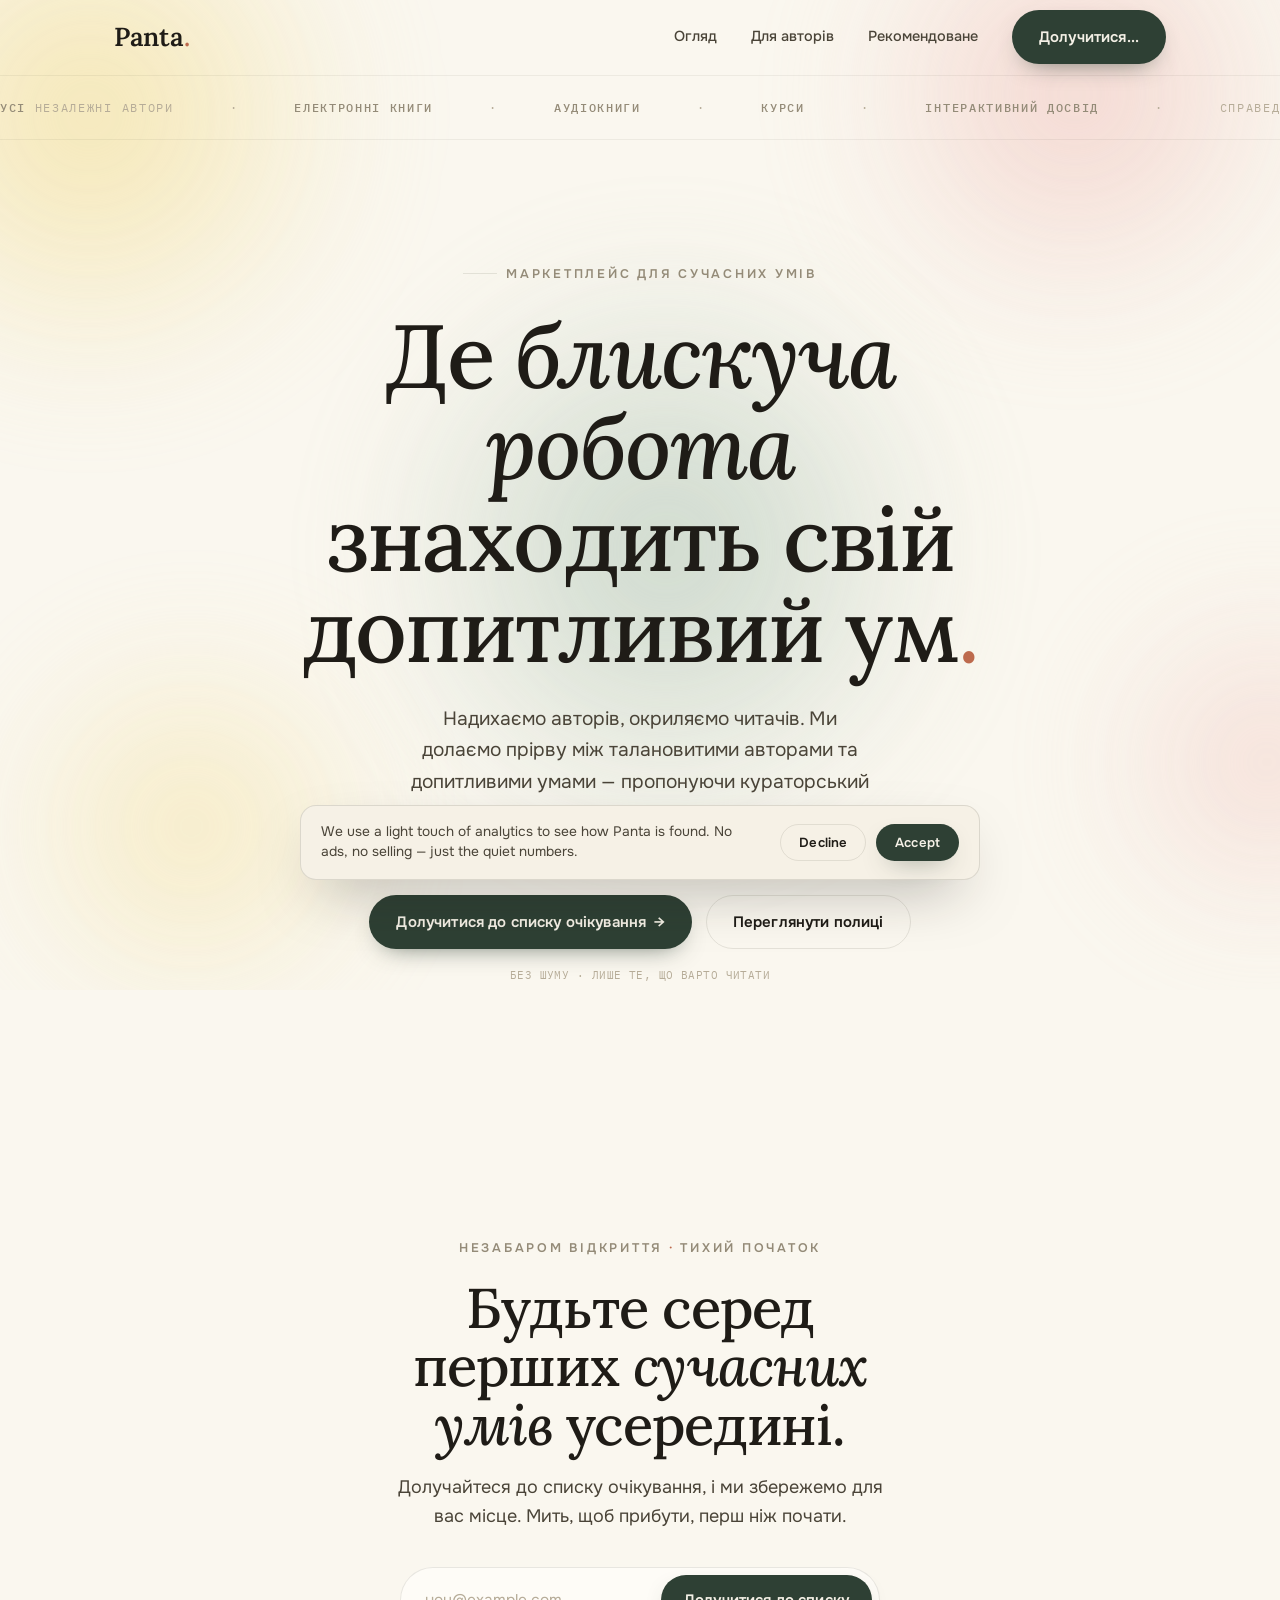
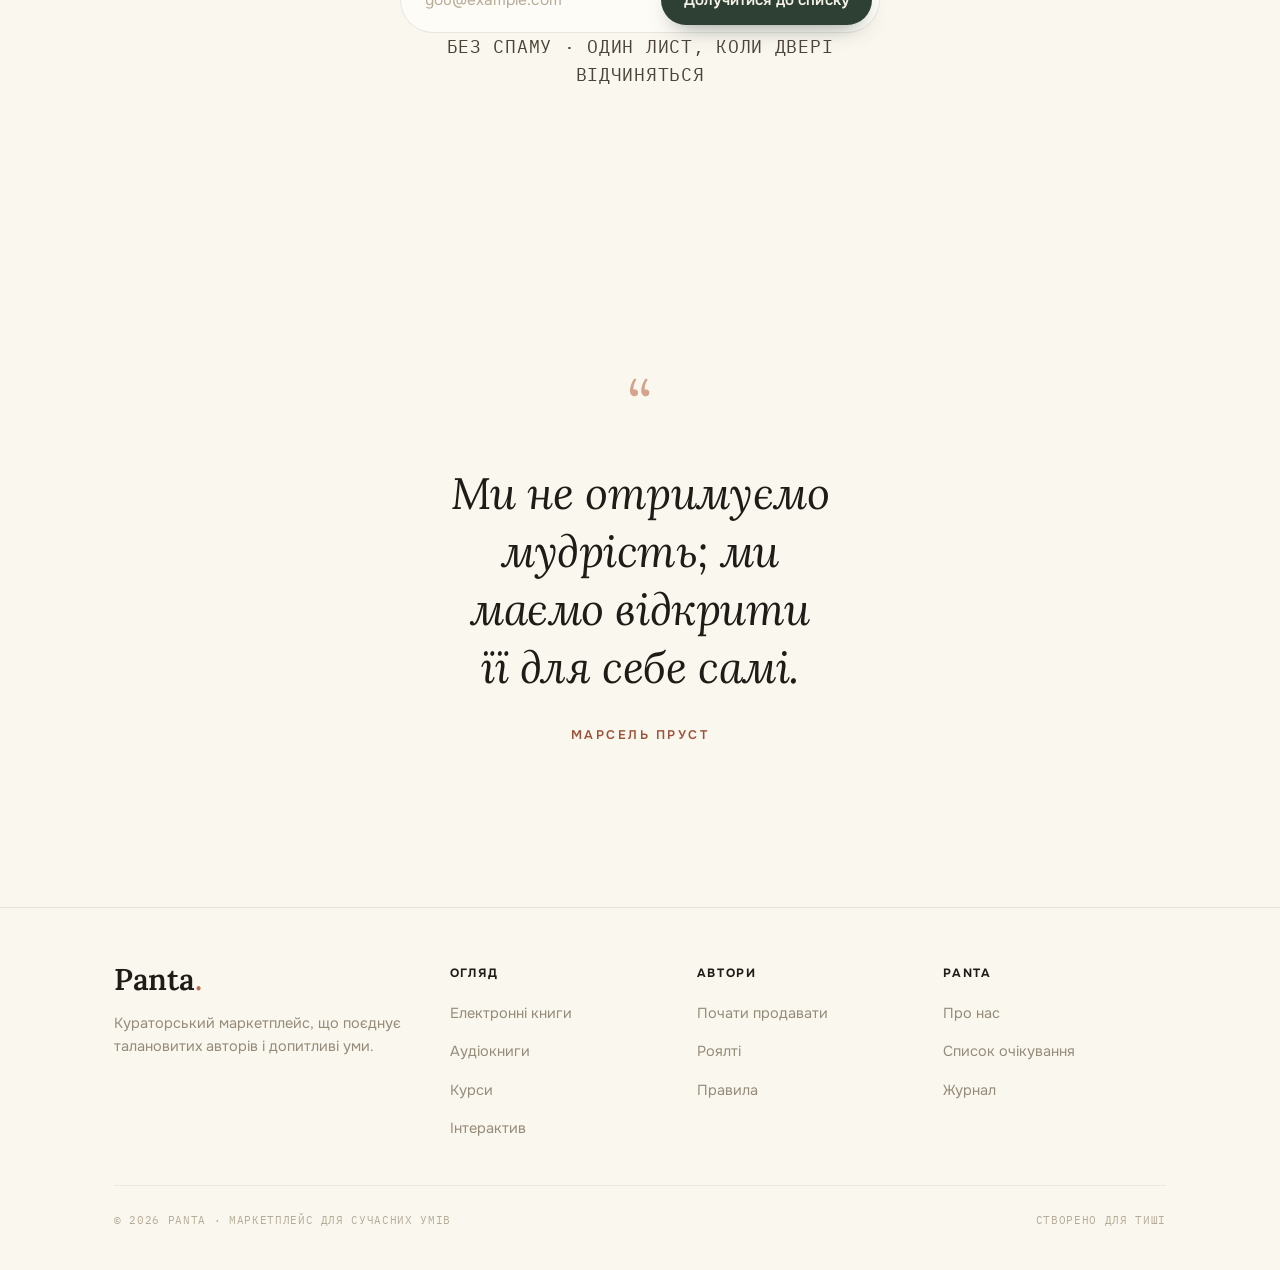
==== commit 5230fd71: "smaller top button" ====
--- a/index.html
+++ b/index.html
@@ -80,7 +80,7 @@
                         >Рекомендоване</a
                     >
                     <a class="btn btn--primary" href="#waitlist"
-                        >Долучитися до списку очікування</a
+                        >Долучитися...</a
                     >
                 </nav>
             </div>
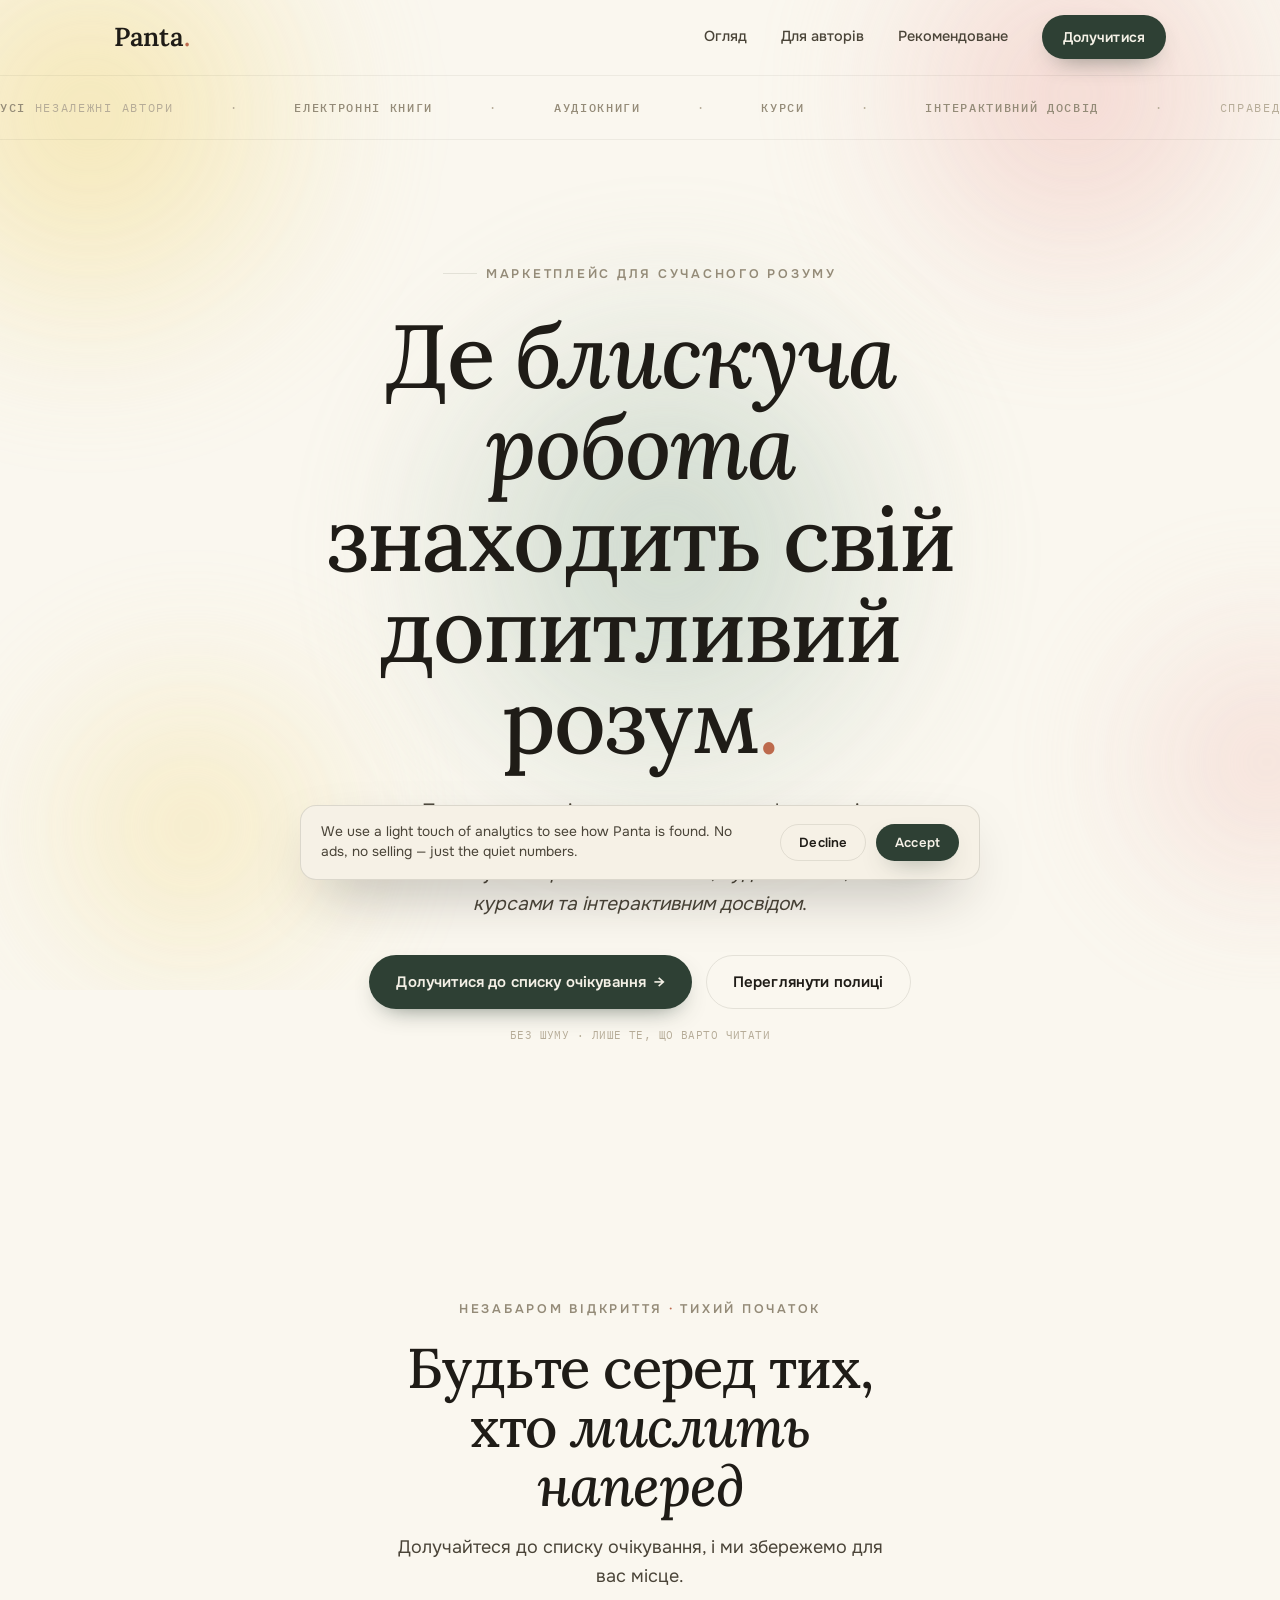
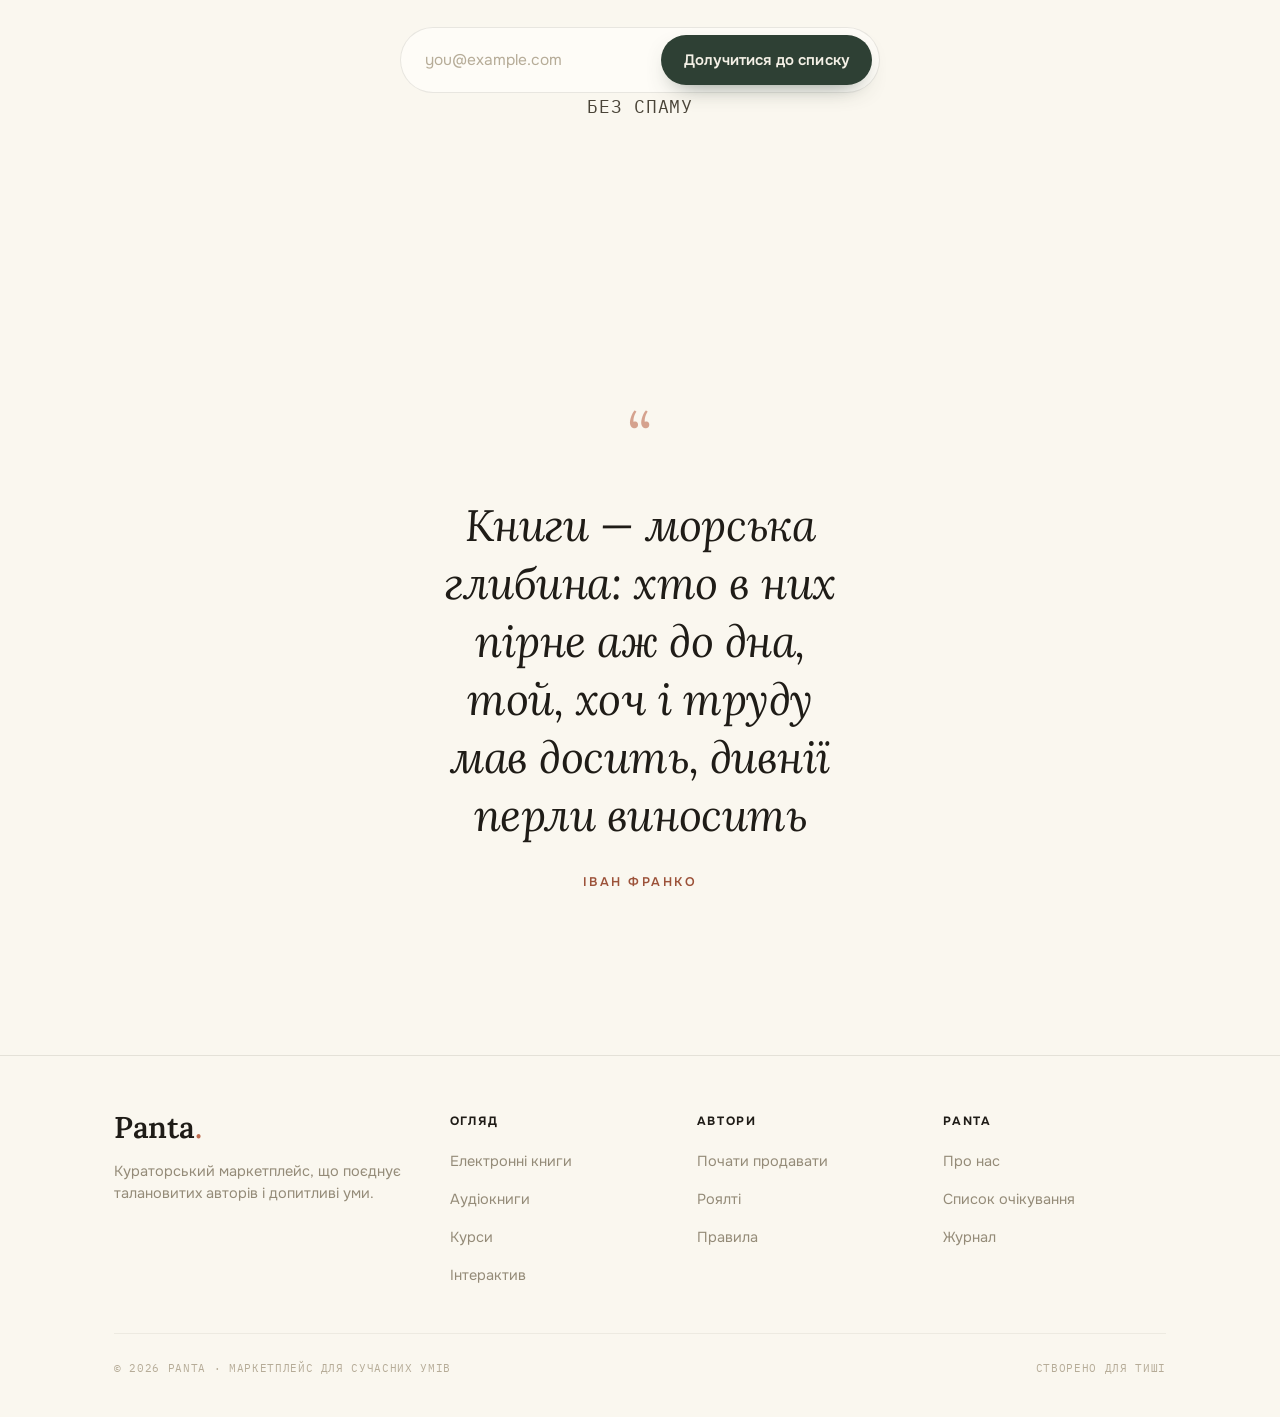
==== commit 69e3c980: "improved text and top right button size" ====
--- a/index.html
+++ b/index.html
@@ -80,7 +80,7 @@
                         >Рекомендоване</a
                     >
                     <a class="btn btn--primary" href="#waitlist"
-                        >Долучитися...</a
+                        >Долучитися</a
                     >
                 </nav>
             </div>
@@ -110,16 +110,15 @@
                     <div class="hero__copy">
                         <div class="hero__eyebrow eyebrow reveal">
                             <span class="rule"></span>
-                            Маркетплейс для сучасних умів
+                            Маркетплейс для сучасного розуму
                         </div>
                         <h1 class="reveal" data-d="1">
                             Де <em>блискуча робота</em> знаходить свій<br />допитливий
-                            ум<span class="dot">.</span>
+                            розум<span class="dot">.</span>
                         </h1>
                         <p class="hero__lede reveal" data-d="2">
-                            Надихаємо авторів, окриляємо читачів. Ми долаємо
-                            прірву між талановитими авторами та допитливими
-                            умами — пропонуючи кураторський простір для обміну
+                            Перетворюємо іскру автора на полум'я в серці читача
+                            — пропонуючи кураторський простір для обміну
                             <em
                                 >електронними книгами, аудіокнигами, курсами та
                                 інтерактивним досвідом</em
@@ -358,12 +357,10 @@
                         >Незабаром відкриття<span class="dot"> ·</span> тихий
                         початок</span
                     >
-                    <h2>
-                        Будьте серед перших <em>сучасних умів</em> усередині.
-                    </h2>
+                    <h2>Будьте серед тих, хто <em>мислить наперед</em></h2>
                     <p>
                         Долучайтеся до списку очікування, і ми збережемо для вас
-                        місце. Мить, щоб прибути, перш ніж почати.
+                        місце.
                     </p>
                     <form class="form" id="waitlistForm" novalidate>
                         <input
@@ -402,9 +399,7 @@
                             Долучитися до списку
                         </button>
                     </form>
-                    <p class="form__note" id="formNote">
-                        Без спаму · один лист, коли двері відчиняться
-                    </p>
+                    <p class="form__note" id="formNote">Без спаму</p>
                 </div>
             </section>
 
@@ -413,10 +408,10 @@
                 <div class="wrap reveal">
                     <span class="quote__mark">&ldquo;</span>
                     <p class="quote__text">
-                        Ми не отримуємо мудрість; ми маємо відкрити її для себе
-                        самі.
+                        Книги — морська глибина: хто в них пірне аж до дна, той,
+                        хоч і труду мав досить, дивнії перли виносить
                     </p>
-                    <p class="quote__by">Марсель Пруст</p>
+                    <p class="quote__by">Іван Франко</p>
                 </div>
             </section>
         </main>
--- a/styles.css
+++ b/styles.css
@@ -225,6 +225,11 @@
   display: flex;
   align-items: center;
   gap: 34px;
+}
+/* compact CTA in the header — lighter than the hero buttons */
+.nav__links .btn {
+  padding: 10px 20px;
+  font-size: 14px;
 }
 .nav__links a:not(.btn) {
   font-size: 14.5px;
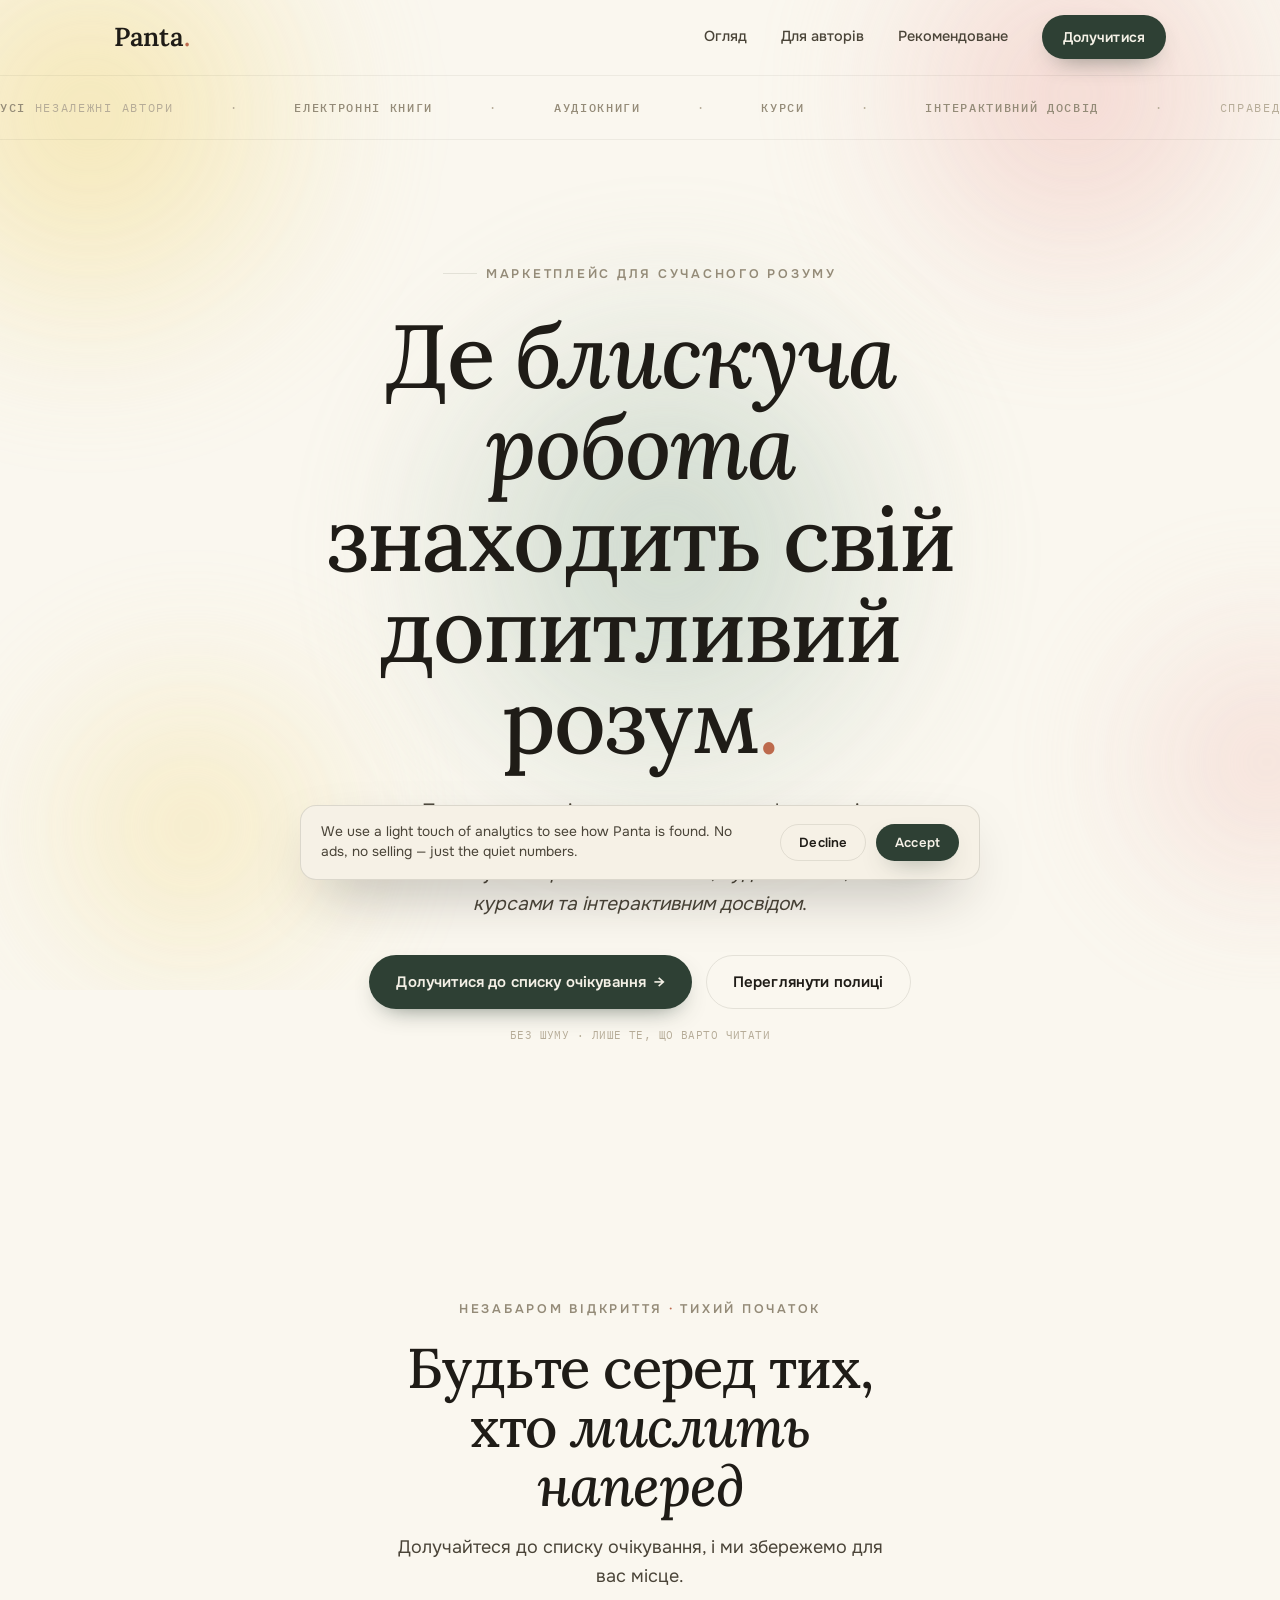
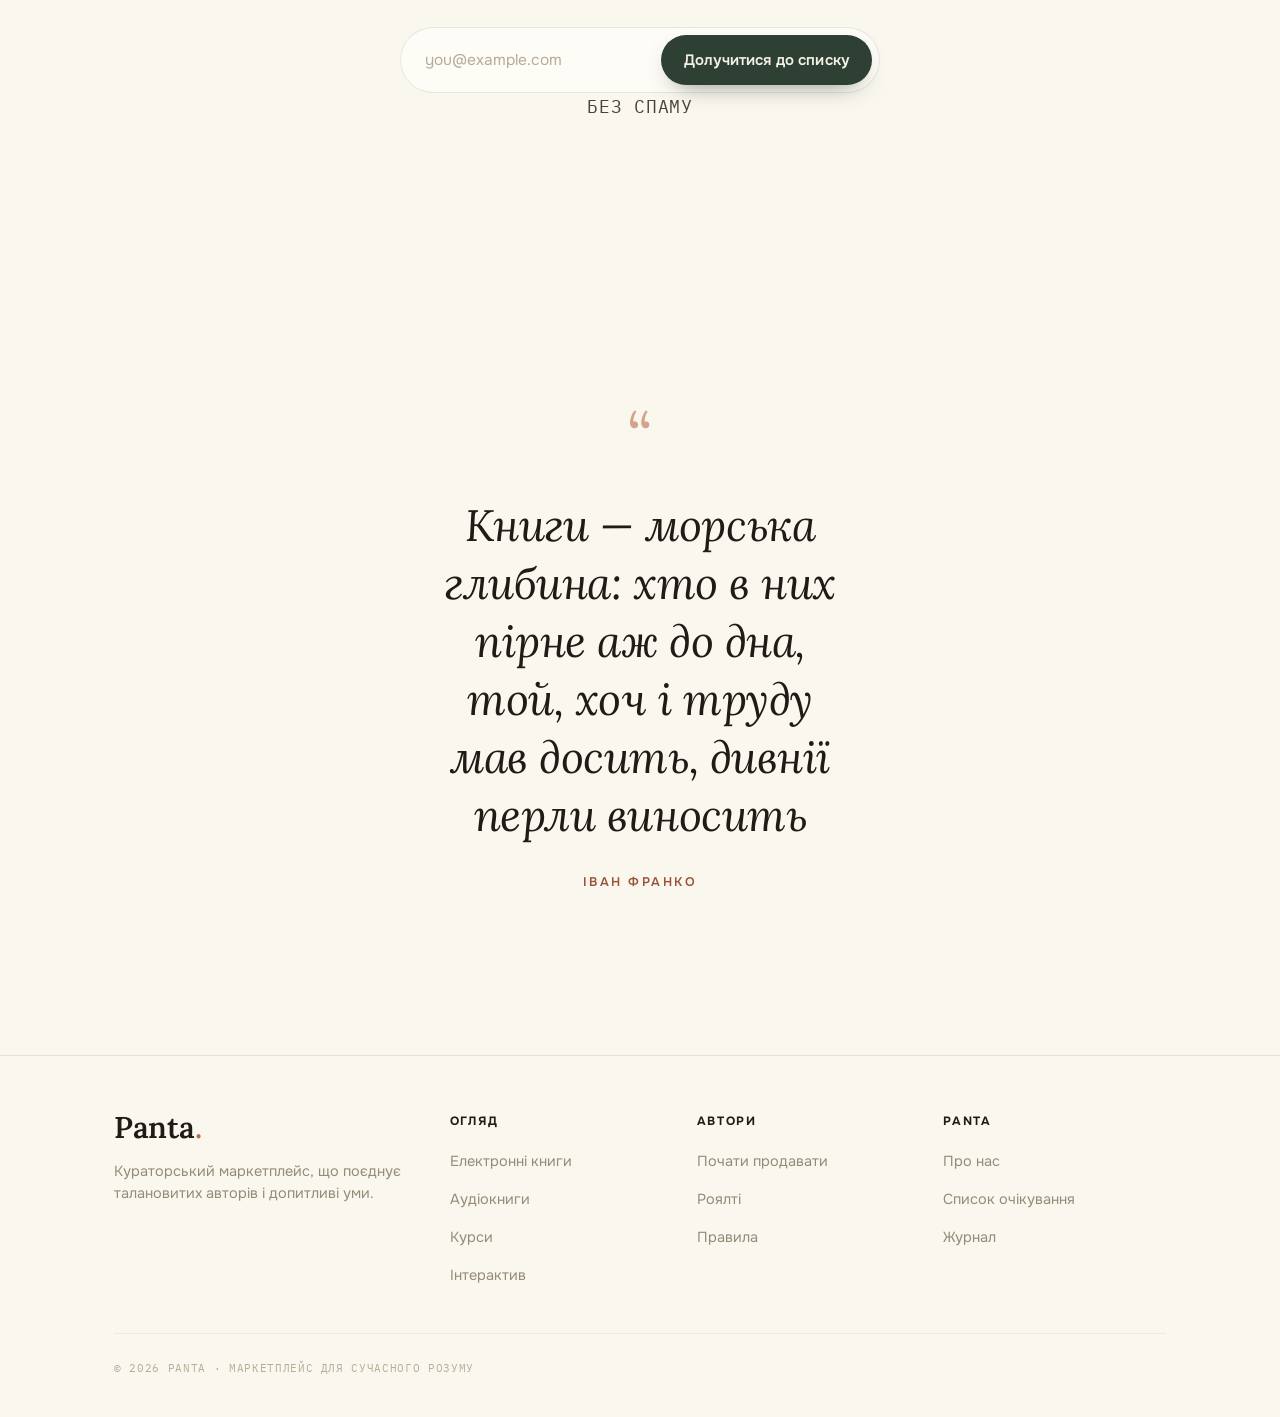
==== commit ea455589: "bottom text change" ====
--- a/index.html
+++ b/index.html
@@ -79,9 +79,7 @@
                     <a class="nav-link" href="in-progress.html"
                         >Рекомендоване</a
                     >
-                    <a class="btn btn--primary" href="#waitlist"
-                        >Долучитися</a
-                    >
+                    <a class="btn btn--primary" href="#waitlist">Долучитися</a>
                 </nav>
             </div>
         </header>
@@ -461,9 +459,8 @@
                 </div>
                 <div class="footer__base">
                     <span class="mono"
-                        >© 2026 Panta · Маркетплейс для сучасних умів</span
+                        >© 2026 Panta · Маркетплейс для сучасного розуму</span
                     >
-                    <span class="mono">створено для тиші</span>
                 </div>
             </div>
         </footer>
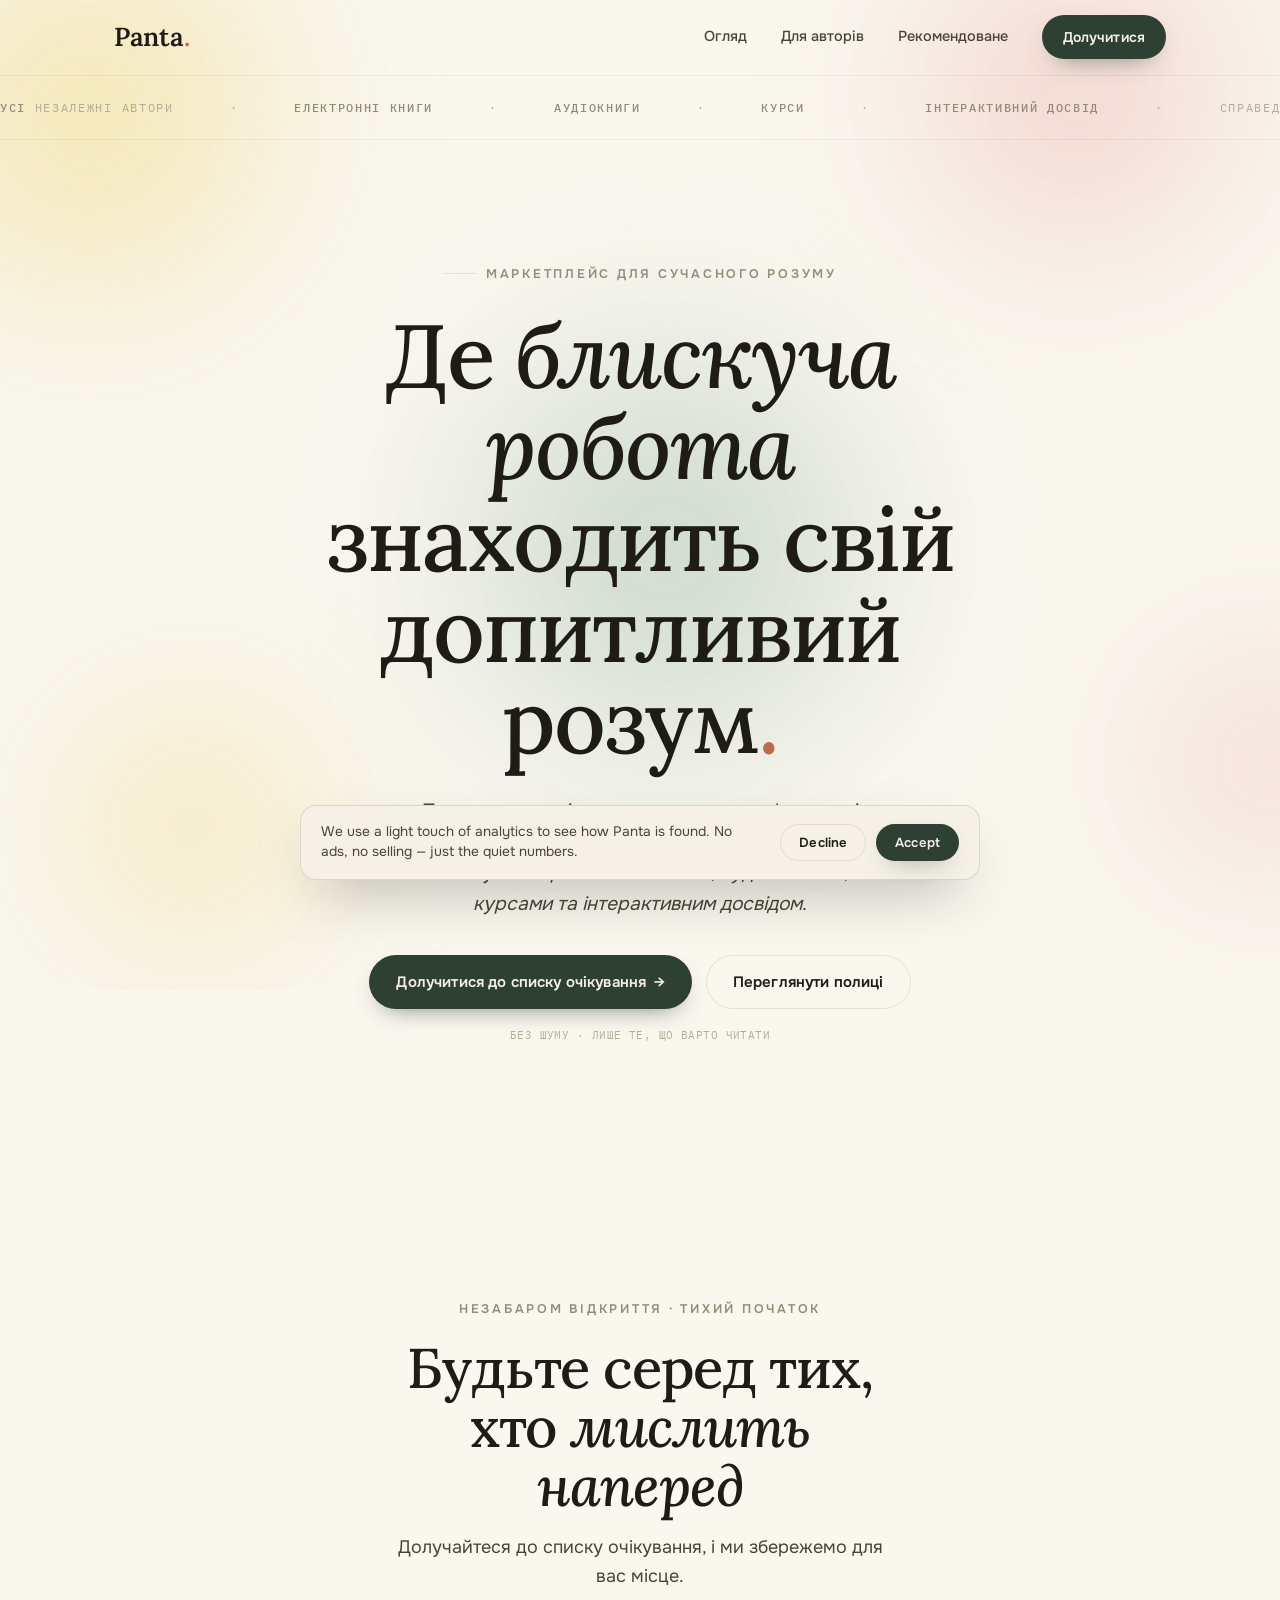
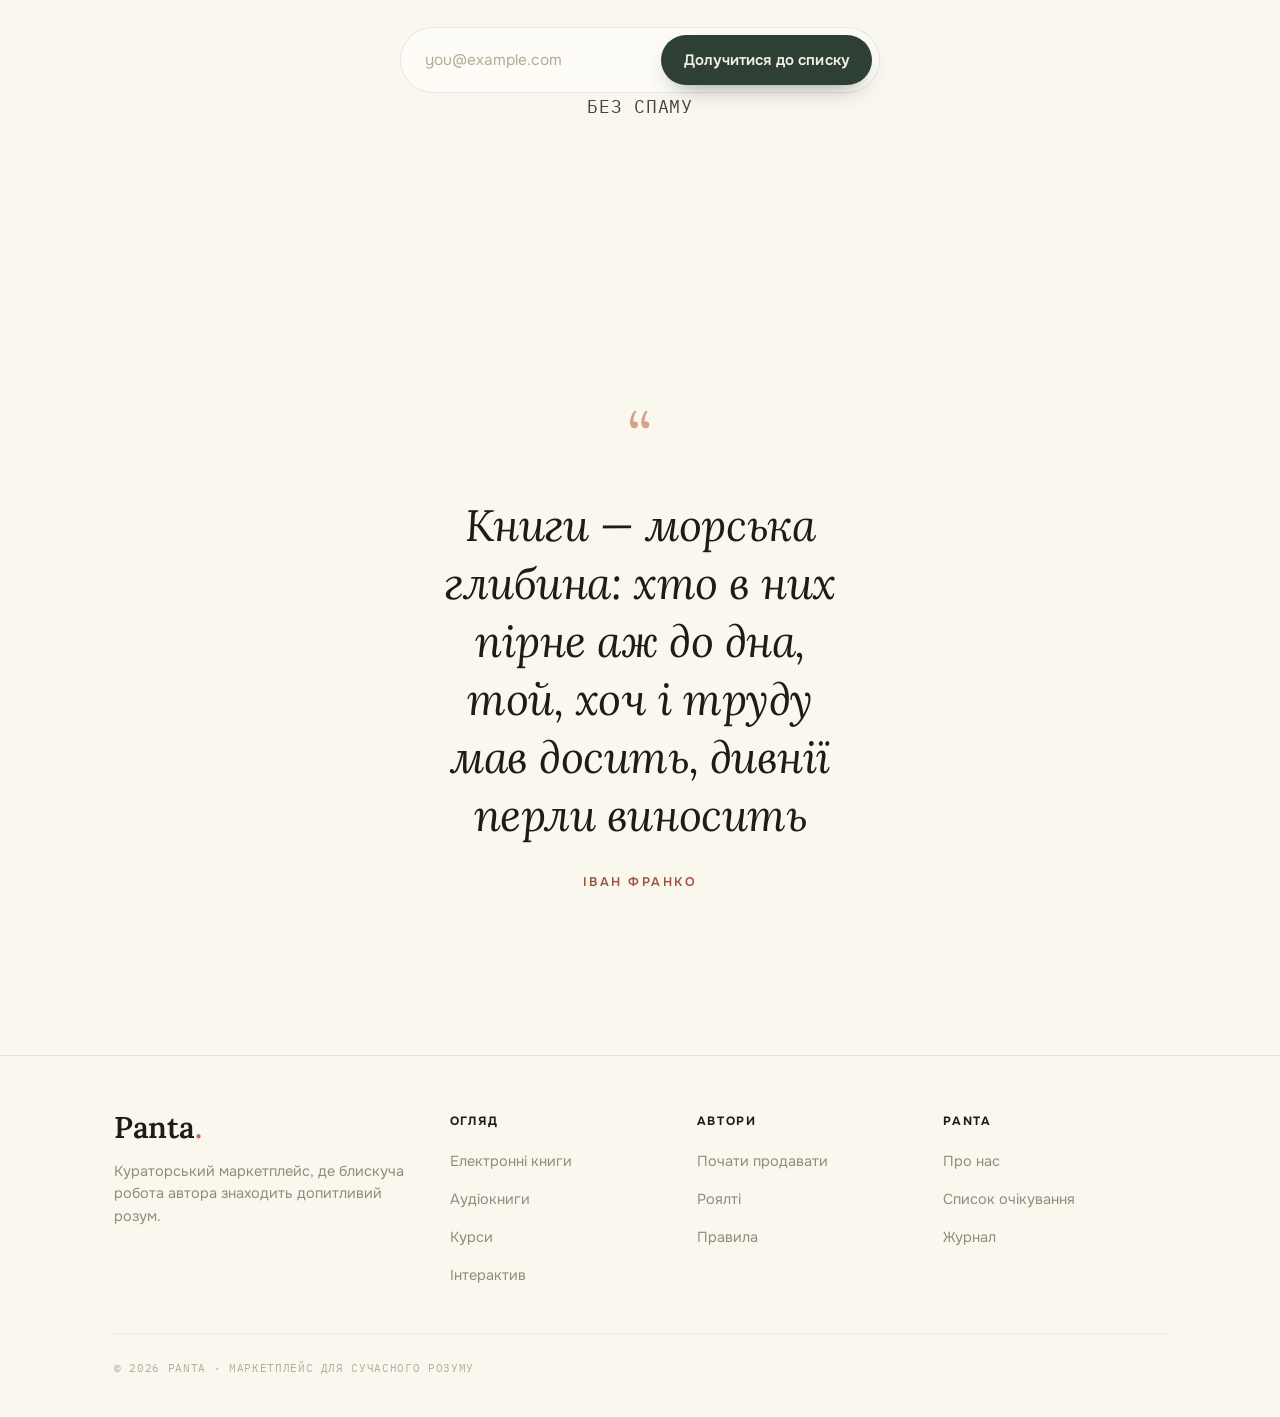
==== commit 10011716: "more text corrections" ====
--- a/index.html
+++ b/index.html
@@ -36,10 +36,10 @@
             gtag("config", "G-8SDCCMNHDT");
         </script>
 
-        <title>Panta — Маркетплейс для сучасних умів</title>
+        <title>Panta — Маркетплейс для сучасного розуму</title>
         <meta
             name="description"
-            content="Panta — це кураторський маркетплейс, що поєднує талановитих авторів і допитливі уми — електронні книги, аудіокниги, курси та інтерактивний досвід."
+            content="Panta — це кураторський маркетплейс, що поєднує талановитих авторів і допитливий розум — електронні книги, аудіокниги, курси та інтерактивний досвід."
         />
         <link rel="preconnect" href="https://fonts.googleapis.com" />
         <link rel="preconnect" href="https://fonts.gstatic.com" crossorigin />
@@ -423,8 +423,8 @@
                             >Panta<span class="dot">.</span></a
                         >
                         <p class="footer__tag">
-                            Кураторський маркетплейс, що поєднує талановитих
-                            авторів і допитливі уми.
+                            Кураторський маркетплейс, де блискуча робота автора
+                            знаходить допитливий розум.
                         </p>
                     </div>
                     <div class="footer__col">
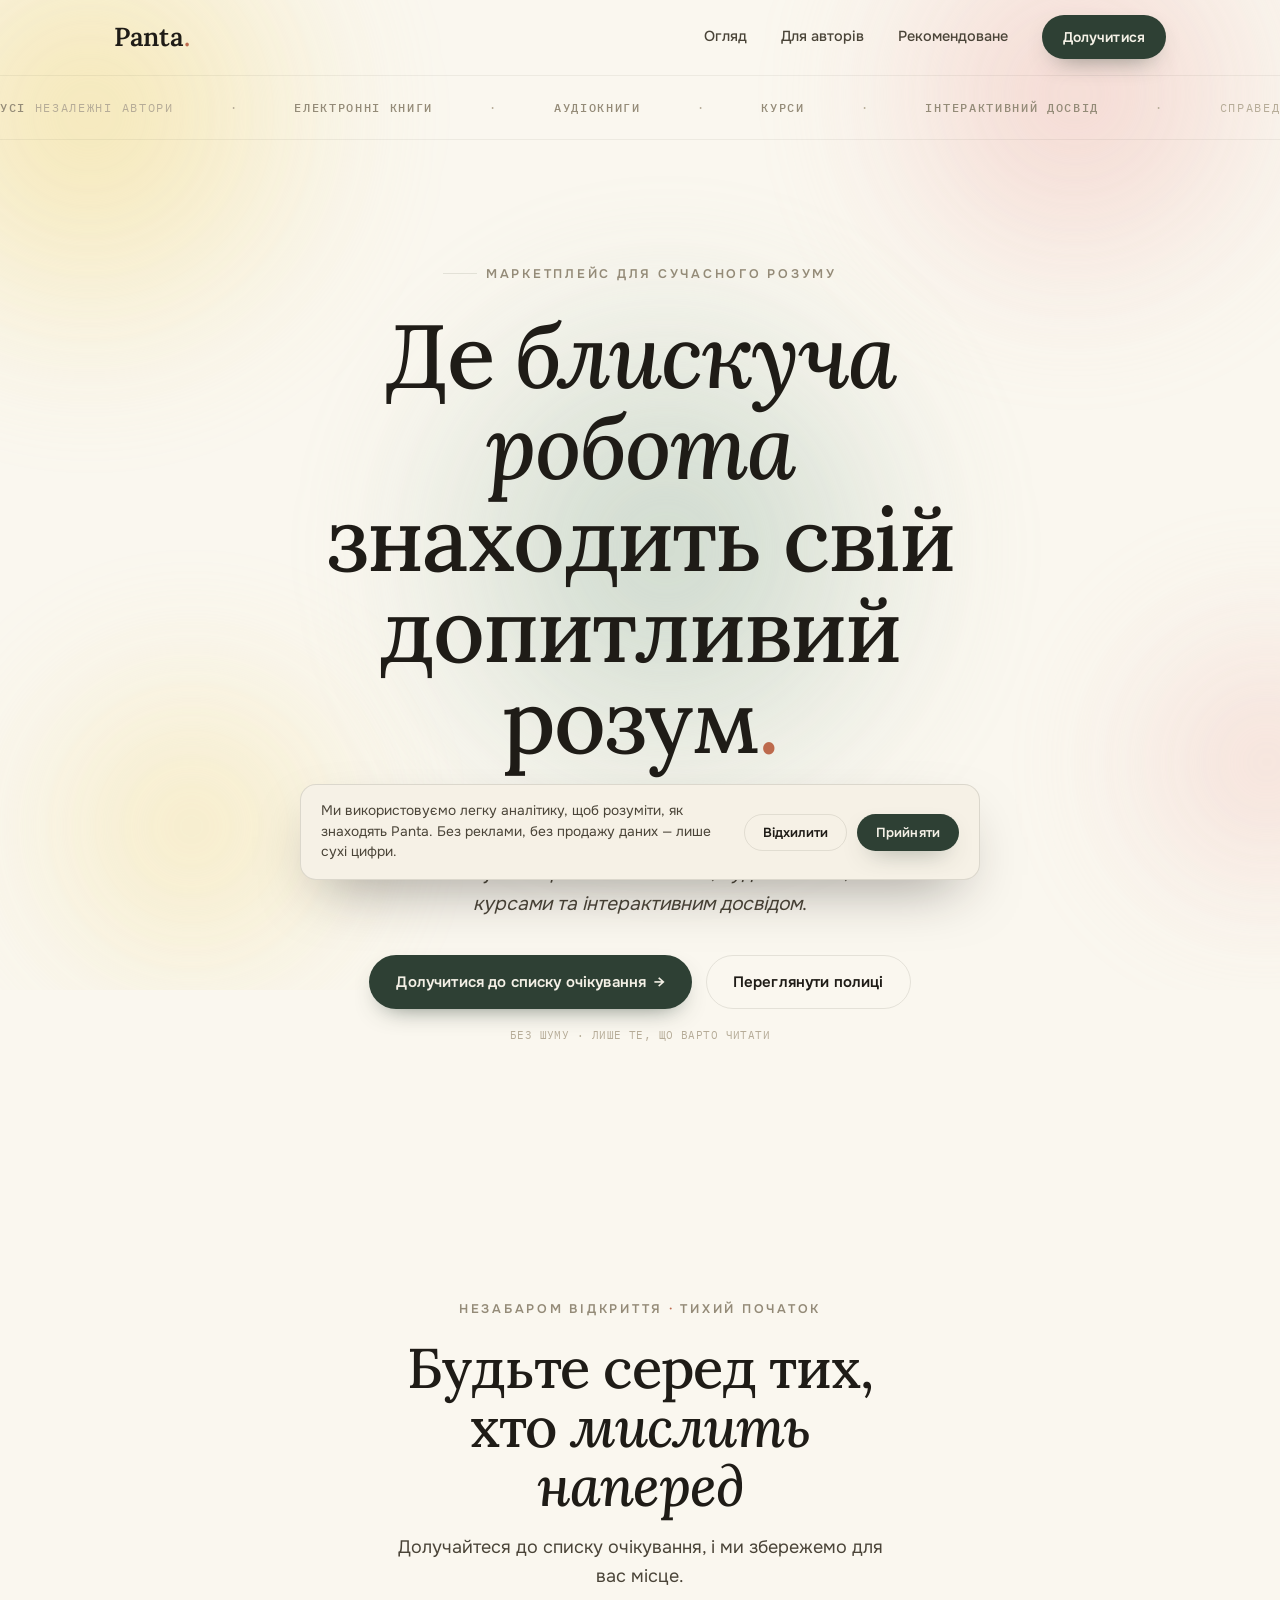
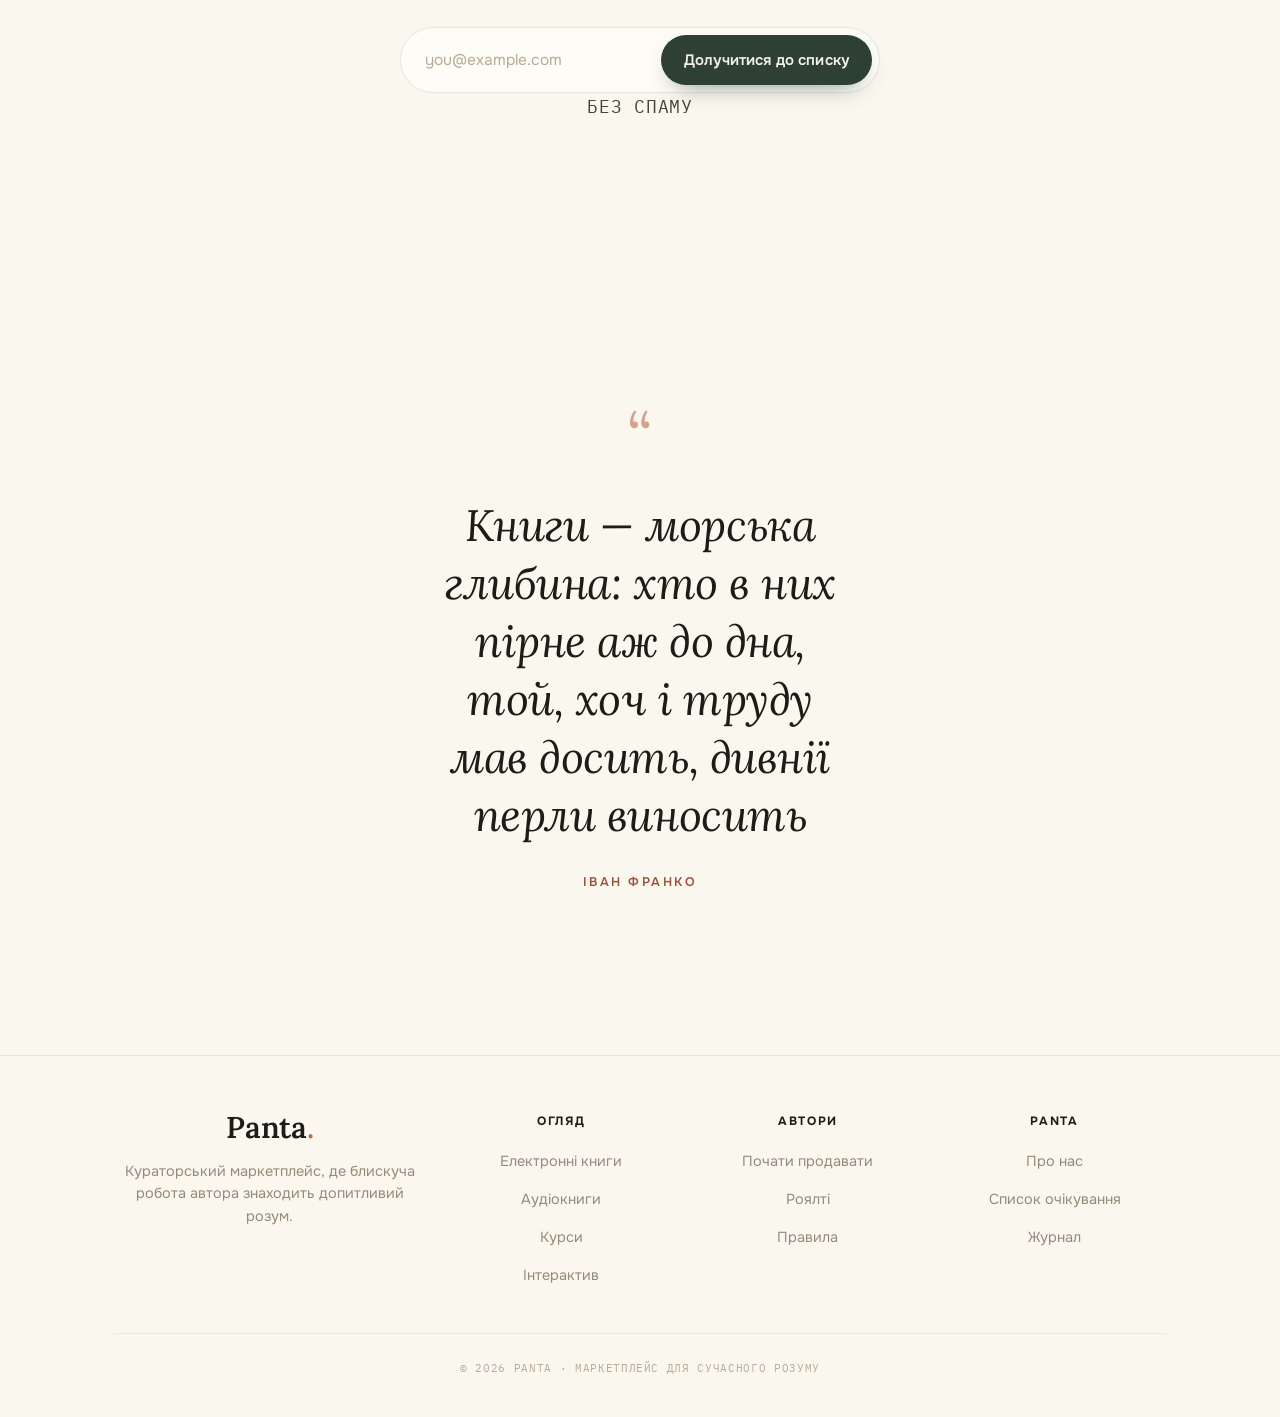
==== commit 2c08d9a6: "mobile menu and Ukr cookies" ====
--- a/index.html
+++ b/index.html
@@ -81,6 +81,30 @@
                     >
                     <a class="btn btn--primary" href="#waitlist">Долучитися</a>
                 </nav>
+                <button
+                    class="nav__menu-btn"
+                    id="navMenuBtn"
+                    type="button"
+                    aria-label="Відкрити меню"
+                    aria-expanded="false"
+                    aria-controls="navMenu"
+                >
+                    <span></span><span></span><span></span>
+                </button>
+            </div>
+            <div class="nav__menu" id="navMenu">
+                <div class="wrap nav__menu-inner">
+                    <a class="nav__menu-link" href="in-progress.html">Огляд</a>
+                    <a class="nav__menu-link" href="in-progress.html"
+                        >Для авторів</a
+                    >
+                    <a class="nav__menu-link" href="in-progress.html"
+                        >Рекомендоване</a
+                    >
+                    <a class="btn btn--primary nav__menu-cta" href="#waitlist"
+                        >Долучитися до списку очікування</a
+                    >
+                </div>
             </div>
         </header>
         <!-- ======================= STRIP ======================= -->
--- a/styles.css
+++ b/styles.css
@@ -249,10 +249,71 @@
 }
 .nav__links a:not(.btn):hover { color: var(--ink); }
 .nav__links a:not(.btn):hover::after { width: 100%; }
-.nav__menu-btn { display: none; }
+/* hamburger toggle — hidden on desktop */
+.nav__menu-btn {
+  display: none;
+  flex-direction: column;
+  justify-content: center;
+  gap: 5px;
+  width: 42px; height: 42px;
+  padding: 0;
+  background: transparent;
+  border: 1px solid var(--line);
+  border-radius: 12px;
+  cursor: pointer;
+  transition: border-color .2s;
+}
+.nav__menu-btn span {
+  display: block;
+  width: 18px; height: 2px;
+  margin: 0 auto;
+  background: var(--ink);
+  border-radius: 2px;
+  transition: transform .25s ease, opacity .2s ease;
+}
+.nav--menu-open .nav__menu-btn span:nth-child(1) { transform: translateY(7px) rotate(45deg); }
+.nav--menu-open .nav__menu-btn span:nth-child(2) { opacity: 0; }
+.nav--menu-open .nav__menu-btn span:nth-child(3) { transform: translateY(-7px) rotate(-45deg); }
+
+/* mobile dropdown panel — collapsed by default */
+.nav__menu { display: none; }
+.nav__menu-inner {
+  display: flex;
+  flex-direction: column;
+  gap: 2px;
+  padding-block: 10px 22px;
+}
+.nav__menu-link {
+  font-family: var(--sans);
+  font-size: 16px;
+  font-weight: 500;
+  color: var(--ink-soft);
+  text-decoration: none;
+  padding: 13px 2px;
+  border-bottom: 1px solid var(--line-soft);
+  transition: color .2s;
+}
+.nav__menu-link:hover { color: var(--ink); }
+.nav__menu-cta { margin-top: 14px; justify-content: center; }
 
 @media (max-width: 760px) {
   .nav__links .nav-link { display: none; }
+  .nav__links .btn--primary { display: none; }
+  .nav__menu-btn { display: flex; }
+  .nav__menu {
+    display: block;
+    overflow: hidden;
+    max-height: 0;
+    background: rgba(250, 247, 239, 0.98);
+    backdrop-filter: saturate(140%) blur(14px);
+    -webkit-backdrop-filter: saturate(140%) blur(14px);
+    border-bottom: 1px solid transparent;
+    transition: max-height .32s cubic-bezier(.2,.7,.2,1), border-color .32s;
+  }
+  .nav--menu-open .nav__menu {
+    max-height: 360px;
+    border-bottom-color: var(--line-soft);
+  }
 }
 
 /* ============================================================
@@ -657,21 +718,23 @@
   grid-template-columns: 1.4fr repeat(3, 1fr);
   gap: 40px 24px;
   margin-bottom: 44px;
+  text-align: center;
+  justify-items: center;
 }
 .footer__brand .wordmark { font-size: 30px; }
-.footer__tag { margin-top: 14px; color: var(--muted); font-size: 14.5px; max-width: 30ch; line-height: 1.55; }
+.footer__tag { margin-top: 14px; margin-inline: auto; color: var(--muted); font-size: 14.5px; max-width: 30ch; line-height: 1.55; }
 .footer__col h4 {
   font-family: var(--sans);
   font-size: 12px; font-weight: 700; letter-spacing: 0.14em; text-transform: uppercase;
   color: var(--ink); margin: 0 0 16px;
 }
-.footer__col ul { list-style: none; margin: 0; padding: 0; display: grid; gap: 11px; }
+.footer__col ul { list-style: none; margin: 0; padding: 0; display: grid; gap: 11px; justify-items: center; }
 .footer__col a { color: var(--muted); text-decoration: none; font-size: 14.5px; transition: color .2s; }
 .footer__col a:hover { color: var(--accent-ink); }
 .footer__base {
-  display: flex; justify-content: space-between; align-items: center; gap: 16px;
+  display: flex; justify-content: center; align-items: center; gap: 16px;
   padding-top: 26px; border-top: 1px solid var(--line-soft);
-  font-size: 13px; color: var(--faint);
+  font-size: 13px; color: var(--faint); text-align: center;
 }
 .footer__base .mono { color: var(--faint); }
 
@@ -835,7 +898,7 @@
   .cats { grid-template-columns: 1fr; }
   .shelf { grid-template-columns: 1fr 1fr; }
   .footer__grid { grid-template-columns: 1fr; gap: 30px; }
-  .footer__base { flex-direction: column; align-items: flex-start; }
+  .footer__base { flex-direction: column; align-items: center; }
   .form { flex-direction: column; border-radius: 18px; padding: 10px; }
   .form input { padding: 10px 12px; text-align: center; }
   .form .btn--primary { width: 100%; justify-content: center; }
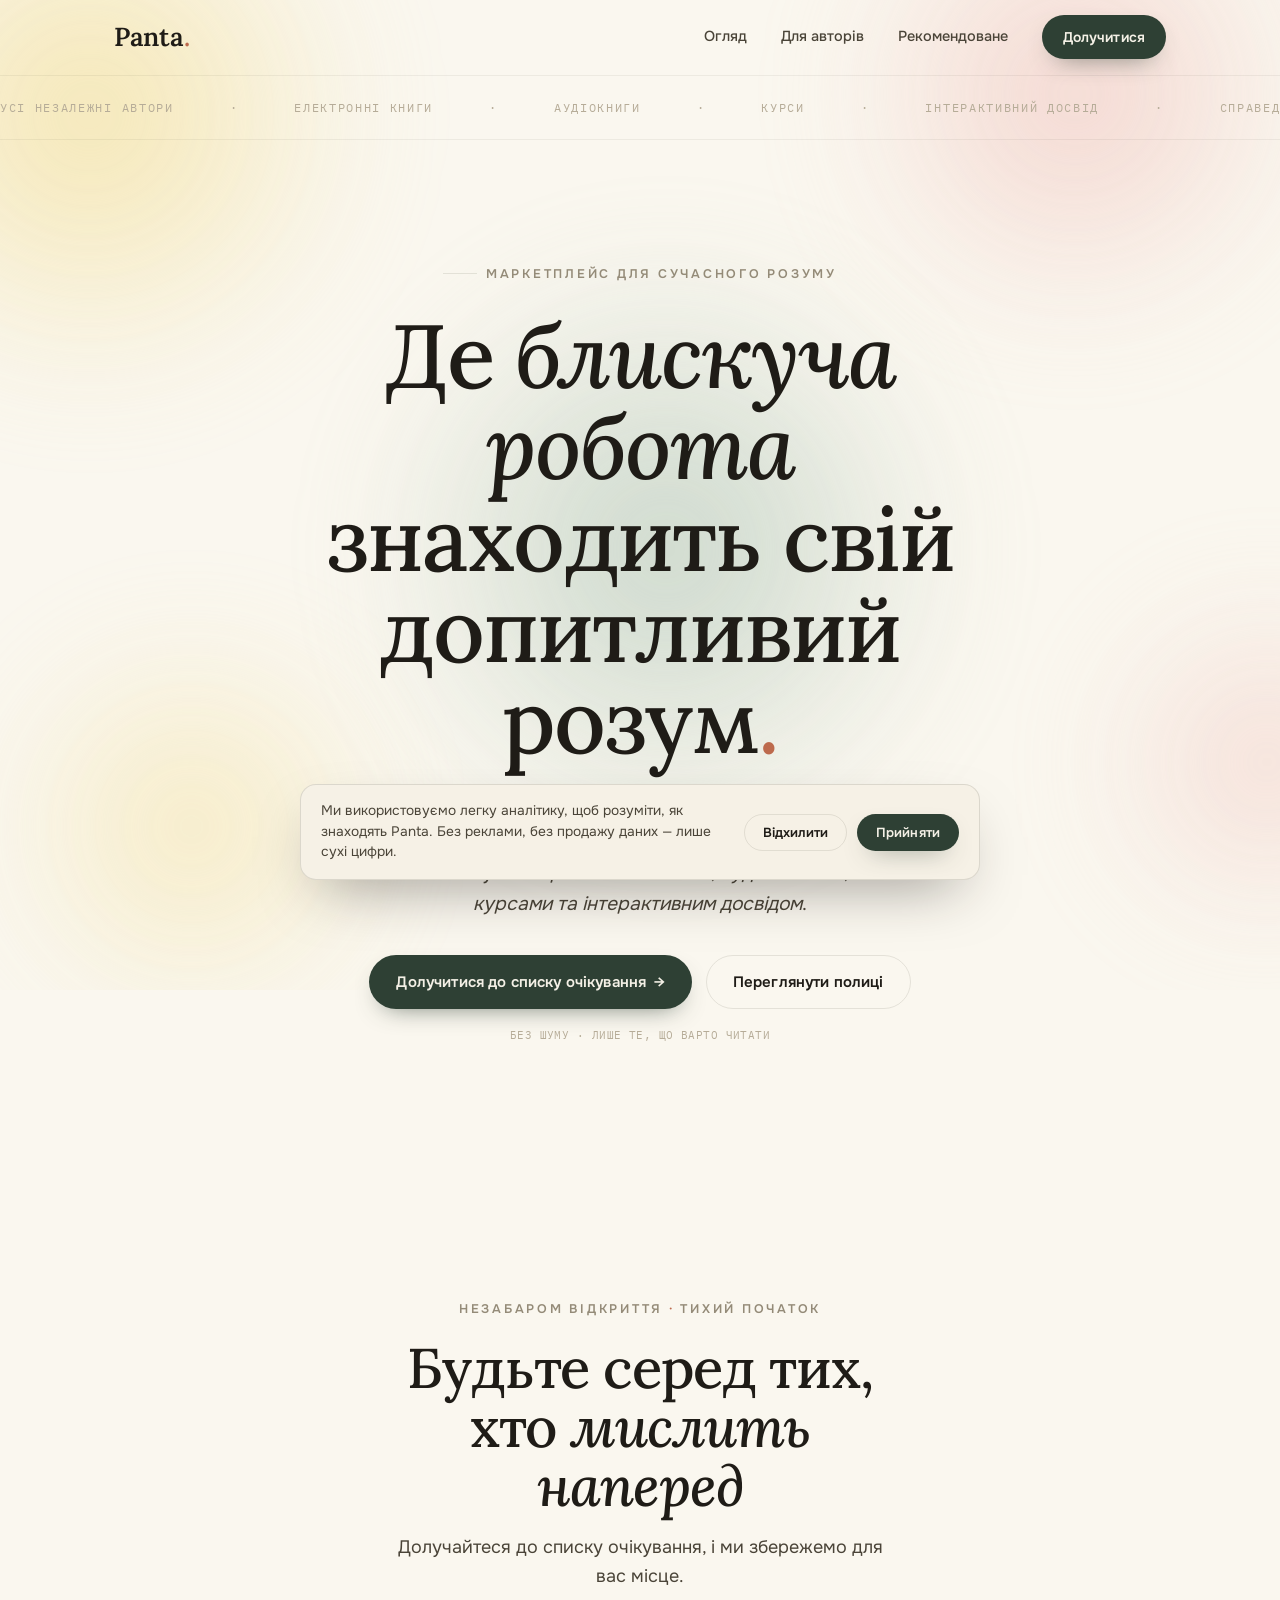
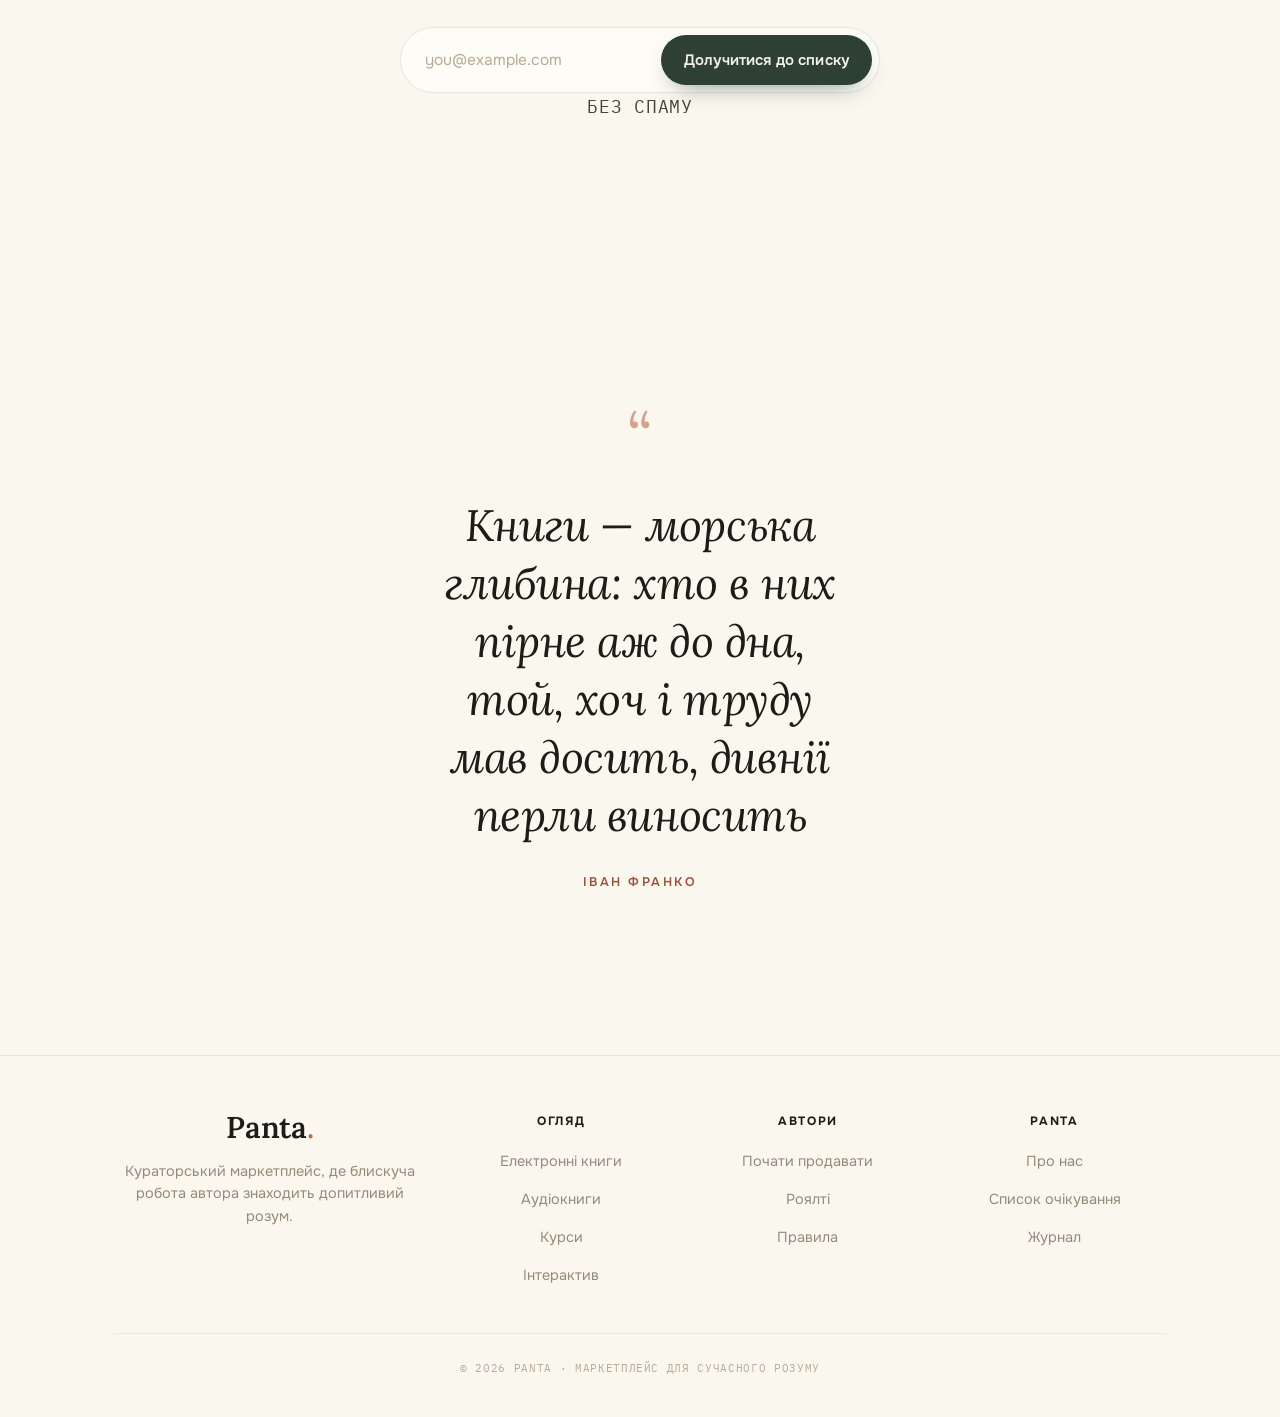
==== commit c94aeaec: "strip animation fix 2" ====
--- a/index.html
+++ b/index.html
@@ -110,15 +110,15 @@
         <!-- ======================= STRIP ======================= -->
         <div class="strip" aria-hidden="true">
             <div class="strip__row" id="strip">
-                <span><b>Усі</b> незалежні автори</span>
-                <span>·</span>
-                <span><b>електронні книги</b></span>
-                <span>·</span>
-                <span><b>аудіокниги</b></span>
-                <span>·</span>
-                <span><b>курси</b></span>
-                <span>·</span>
-                <span><b>інтерактивний досвід</b></span>
+                <span>Усі незалежні автори</span>
+                <span>·</span>
+                <span>електронні книги</span>
+                <span>·</span>
+                <span>аудіокниги</span>
+                <span>·</span>
+                <span>курси</span>
+                <span>·</span>
+                <span>інтерактивний досвід</span>
                 <span>·</span>
                 <span>справедливі роялті для авторів</span>
                 <span>·</span>
--- a/styles.css
+++ b/styles.css
@@ -414,12 +414,14 @@
 .strip__row {
   display: flex;
   align-items: center;
-  gap: 56px;
   white-space: nowrap;
   width: max-content;
   animation: marquee 36s linear infinite;
 }
 .strip__row span {
+  /* spacing lives on the items (not flex gap) so the duplicated
+     content is exactly half the row width and -50% loops seamlessly */
+  margin-right: 56px;
   font-family: var(--mono);
   font-size: 12px;
   letter-spacing: 0.14em;
